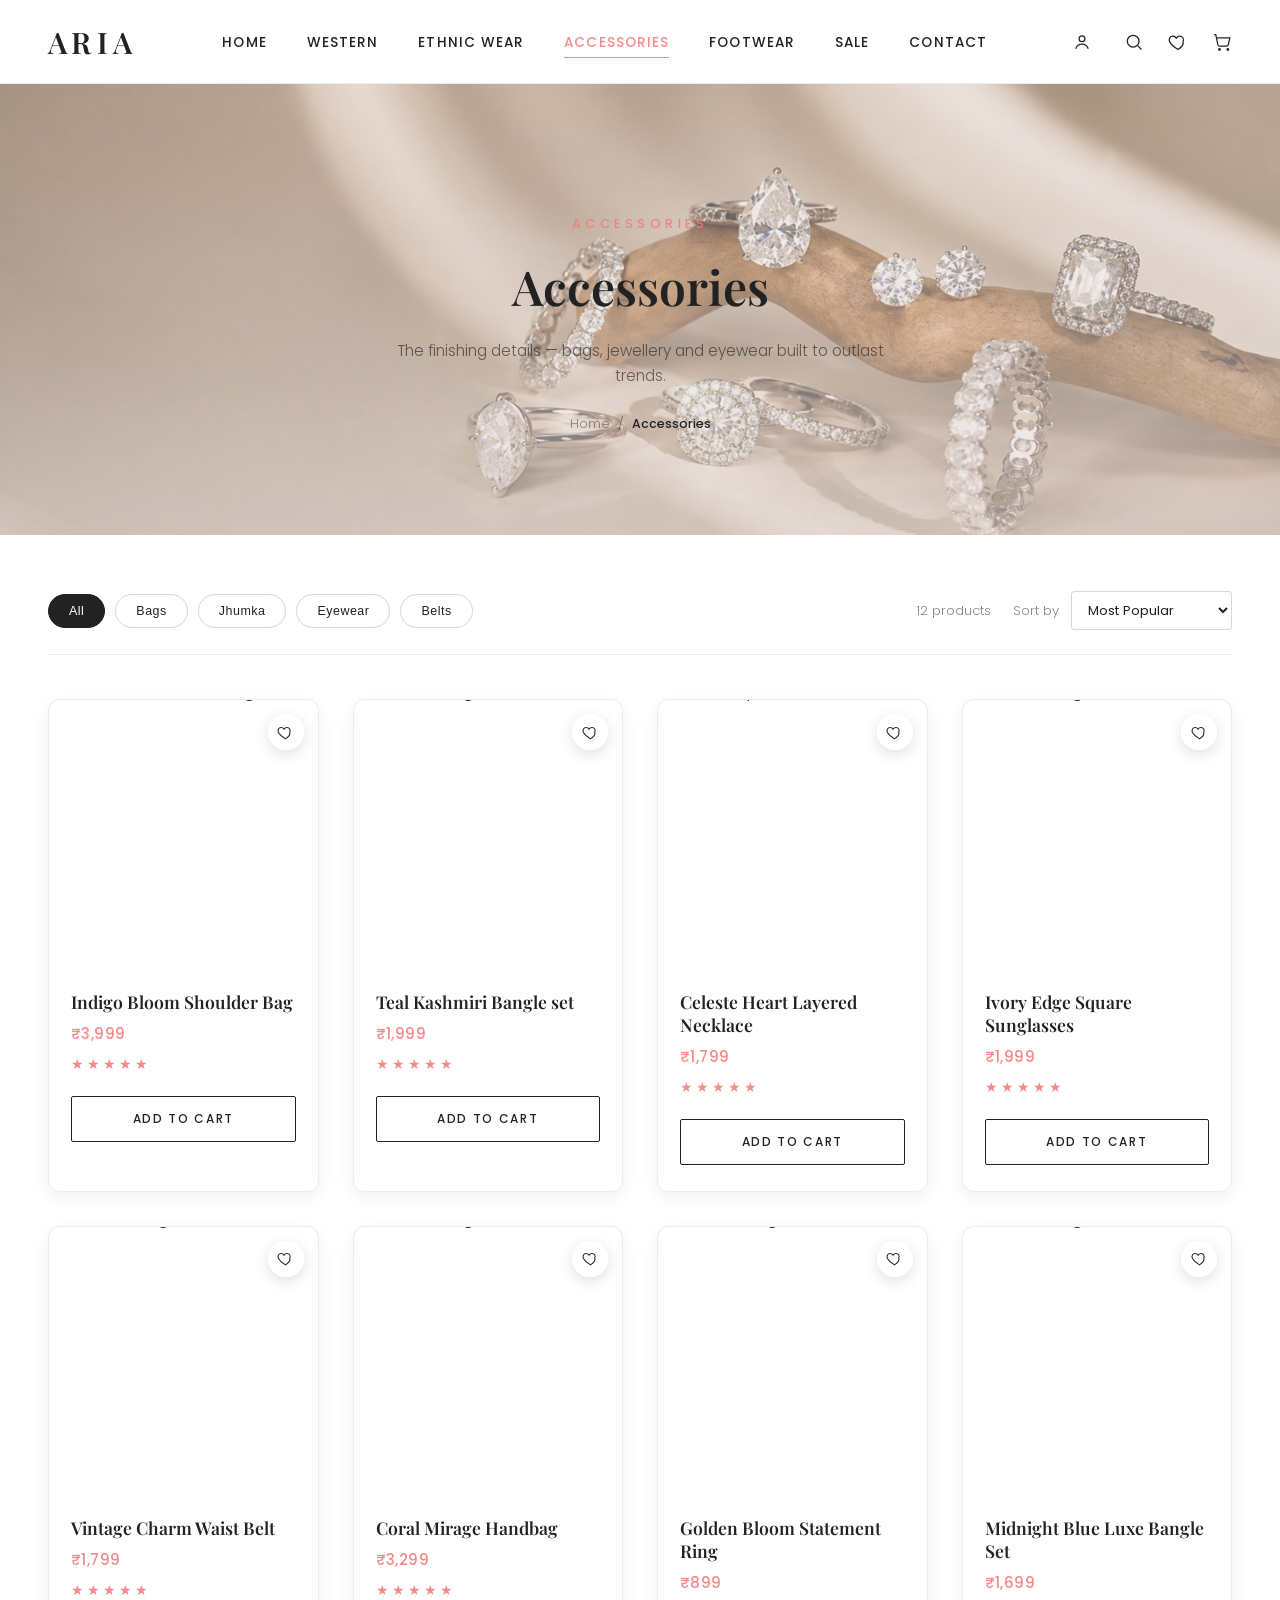
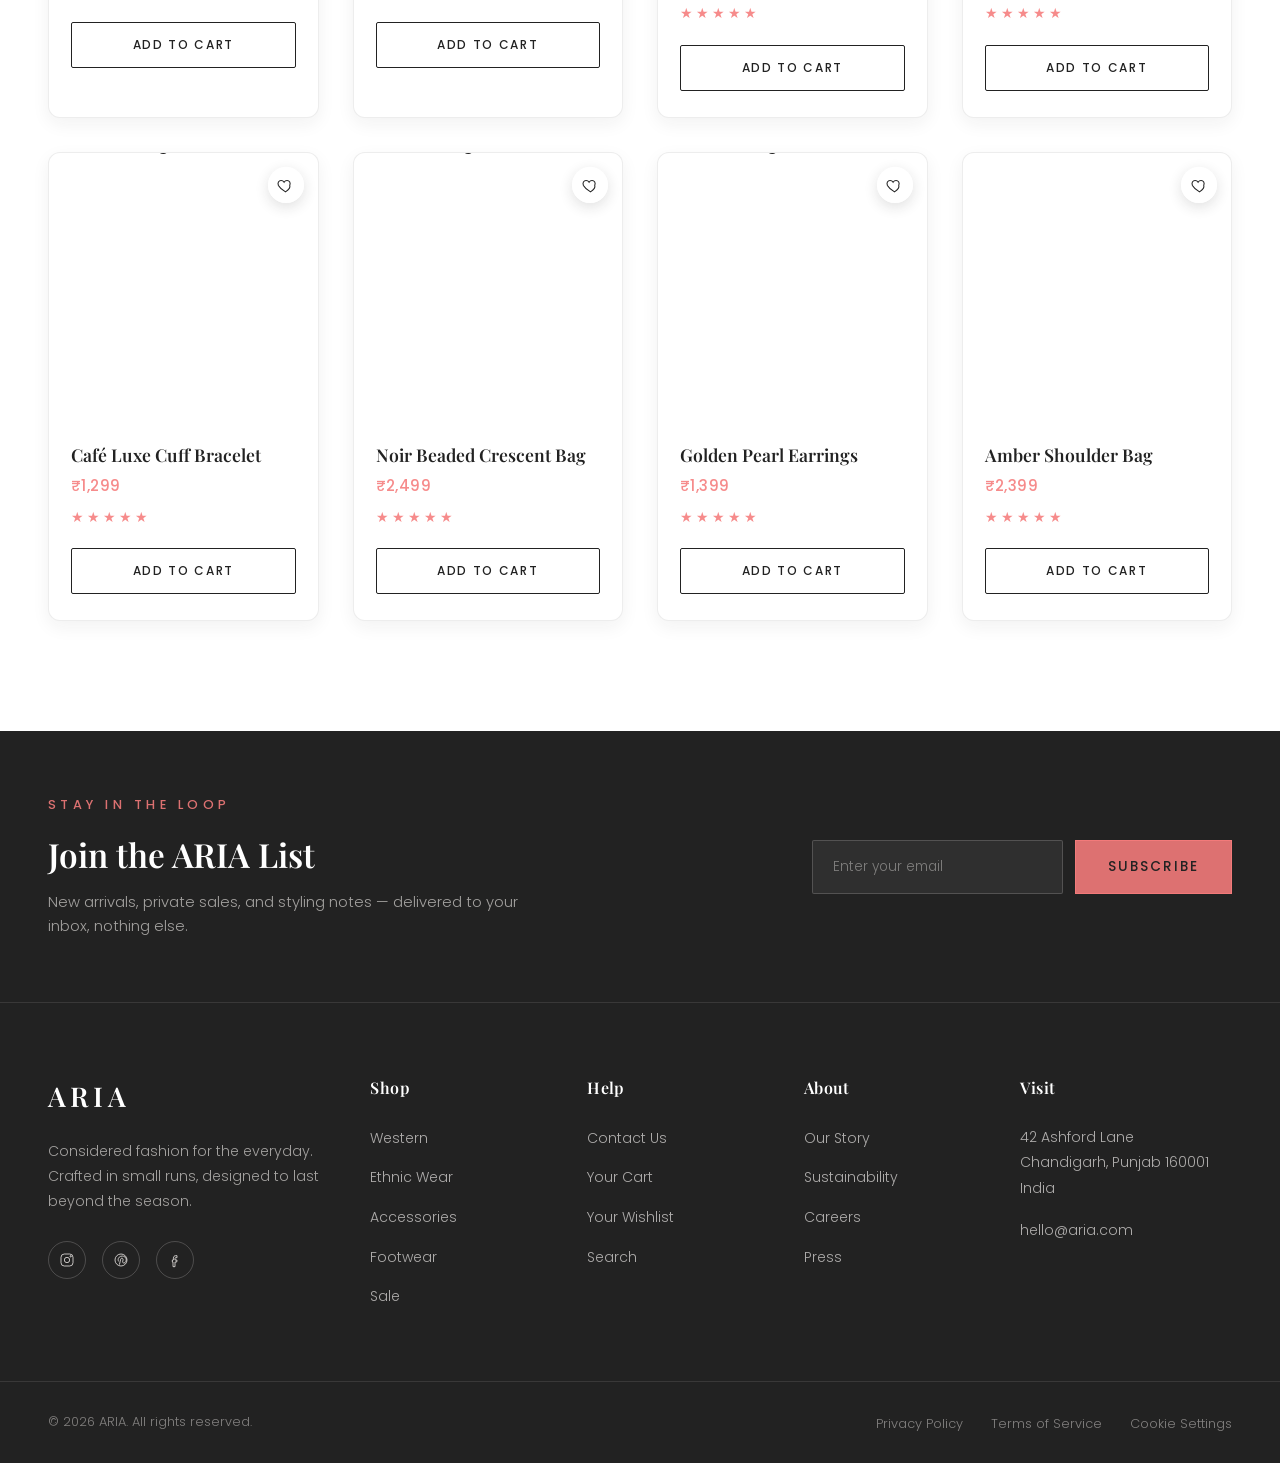
==== accessories.html @ 5bc3bf7b "Initial upload of ARIA website" ====
<!DOCTYPE html>
<html lang="en">
<head>
  <meta charset="UTF-8">
  <meta name="viewport" content="width=device-width, initial-scale=1.0">
  <title>Accessories — ARIA</title>
  <meta name="description" content="Shop accessories: handbags, sunglasses, jewellery and belts.">
  <link rel="preconnect" href="https://fonts.googleapis.com">
  <link rel="preconnect" href="https://fonts.gstatic.com" crossorigin>
  <link href="https://fonts.googleapis.com/css2?family=Playfair+Display:wght@400;500;600;700&family=Poppins:wght@300;400;500;600&display=swap" rel="stylesheet">
  <link rel="stylesheet" href="style.css">
</head>
<body>
  <header class="navbar">
    <div class="navbar__inner">
      <a href="index.html" class="navbar__logo">ARIA</a>

      <nav class="navbar__nav" aria-label="Main navigation">
        <ul class="navbar__links">
          <li><a href="index.html" class="nav-link">Home</a></li>
          <li><a href="western.html" class="nav-link">Western</a></li>
          <li><a href="ethnic.html" class="nav-link">Ethnic Wear</a></li>
          <li><a href="accessories.html" class="nav-link is-active">Accessories</a></li>
          <li><a href="footwear.html" class="nav-link">Footwear</a></li>
          <li><a href="sale.html" class="nav-link">Sale</a></li>
          <li><a href="contact.html" class="nav-link">Contact</a></li>
        </ul>
      </nav>
      <!-- account -->
<a href="login.html" class="icon-link" aria-label="Account, log in or sign up">
  <svg viewBox="0 0 24 24" class="icon" fill="none" stroke="currentColor" stroke-width="1.5">
    <circle cx="12" cy="8" r="3.5"></circle>
    <path d="M4.5 20c1.4-3.6 4.4-5.5 7.5-5.5s6.1 1.9 7.5 5.5"></path>
  </svg>
</a>
      <div class="navbar__icons">
        <!-- search -->
        <a href="search.html" class="icon-link" aria-label="Search">
          <svg viewBox="0 0 24 24" class="icon" fill="none" stroke="currentColor" stroke-width="1.5">
            <circle cx="11" cy="11" r="7"></circle>
            <line x1="21" y1="21" x2="16.65" y2="16.65"></line>
          </svg>
        </a>
        <!-- wishlist -->
        <a href="wishlist.html" class="icon-link" aria-label="Wishlist">
          <svg viewBox="0 0 24 24" class="icon" fill="none" stroke="currentColor" stroke-width="1.5">
            <path d="M12 21s-7.5-4.6-10-9.1C.5 8.4 2.3 5 5.8 5c2 0 3.4 1.1 4.2 2.4C10.8 6.1 12.2 5 14.2 5c3.5 0 5.3 3.4 3.8 6.9C19.5 16.4 12 21 12 21z"></path>
          </svg>
          <span class="icon-badge" data-wishlist-count>0</span>
        </a>
        <!-- cart -->
        <a href="cart.html" class="icon-link" aria-label="Cart">
          <svg viewBox="0 0 24 24" class="icon" fill="none" stroke="currentColor" stroke-width="1.5">
            <circle cx="9" cy="21" r="1"></circle>
            <circle cx="19" cy="21" r="1"></circle>
            <path d="M2.5 3h2l2.6 12.4a2 2 0 0 0 2 1.6h8.4a2 2 0 0 0 2-1.6L21.5 7H6"></path>
          </svg>
          <span class="icon-badge" data-cart-count>0</span>
        </a>
        <button type="button" class="menu-toggle" aria-label="Toggle menu" aria-expanded="false">
          <span></span><span></span><span></span>
        </button>
      </div>
    </div>
  </header>
  <style>
  .page-banner {
  position: relative;
  background-image:
    linear-gradient(180deg,rgba(228, 213, 213, 0.35) 0%, rgba(228, 219, 219, 0.65) 100%),
    url('accessories_banner.jpeg');
  background-size: cover;
  background-position: center 25%;
  background-repeat: no-repeat;
  padding: 130px 48px 100px;
  text-align: center;
}
</style>
  <section class="page-banner">
    <div class="page-banner__inner">
      <p class="page-banner__eyebrow">Accessories</p>
      <h1 class="page-banner__heading">Accessories</h1>
      <p class="page-banner__text">The finishing details — bags, jewellery and eyewear built to outlast trends.</p>
      <nav class="breadcrumbs" aria-label="Breadcrumb">
        <a href="index.html">Home</a>
        <span>/</span>
        <span aria-current="page">Accessories</span>
      </nav>
    </div>
  </section>
  <section class="arrivals shop-section" aria-labelledby="shop-heading">
    <div class="filter-bar" data-filter-bar>
      <div class="filter-bar__chips">
        <button type="button" class="filter-chip is-active" data-filter-chip="All">All</button>
        <button type="button" class="filter-chip" data-filter-chip="Bags">Bags</button>
        <button type="button" class="filter-chip" data-filter-chip="Jhumka">Jhumka</button>
        <button type="button" class="filter-chip" data-filter-chip="Eyewear">Eyewear</button>
        <button type="button" class="filter-chip" data-filter-chip="Belts">Belts</button>
      </div>
      <div class="filter-bar__meta">
        <span class="filter-bar__count" data-filter-count>4 products</span>
        <label class="filter-bar__sort">
          Sort by
          <select data-sort-select>
            <option value="newest">Newest</option>
            <option value="price-asc">Price: Low to High</option>
            <option value="price-desc">Price: High to Low</option>
            <option value="popular" selected>Most Popular</option>
          </select>
        </label>
      </div>
    </div>
    <div class="arrivals__grid " data-product-grid>
      <article class="product-card" data-category="Bags" data-price="3999">
        <div class="product-card__image-wrap">
          
          <button type="button" class="btn-wishlist" aria-label="Add Luna Metallic Handbag to wishlist">
            <svg viewBox="0 0 24 24" class="icon" fill="none" stroke="currentColor" stroke-width="1.5">
              <path d="M12 21s-7.5-4.6-10-9.1C.5 8.4 2.3 5 5.8 5c2 0 3.4 1.1 4.2 2.4C10.8 6.1 12.2 5 14.2 5c3.5 0 5.3 3.4 3.8 6.9C19.5 16.4 12 21 12 21z"></path>
            </svg>
          </button>
          <img src="https://i.pinimg.com/1200x/b3/be/db/b3bedbf911527ee0e0583a4531eb7b23.jpg" alt="Luna metallic handbag" class="product-card__image" loading="lazy">
        </div>
        <div class="product-card__info">
          <h3 class="product-card__name">Indigo Bloom Shoulder Bag</h3>
          <p class="product-card__price">₹3,999</p>
          <div class="star-rating" aria-label="Rated 5 out of 5 stars">
            <span>&#9733;</span><span>&#9733;</span><span>&#9733;</span><span>&#9733;</span><span>&#9733;</span>
          </div>
          <button type="button" class="btn-add-cart">Add to Cart</button>
        </div>
      </article>

      <article class="product-card" data-category="Eyewear" data-price="1999">
        <div class="product-card__image-wrap">
          
          <button type="button" class="btn-wishlist" aria-label="Add Noir Luxe Sunglasses to wishlist">
            <svg viewBox="0 0 24 24" class="icon" fill="none" stroke="currentColor" stroke-width="1.5">
              <path d="M12 21s-7.5-4.6-10-9.1C.5 8.4 2.3 5 5.8 5c2 0 3.4 1.1 4.2 2.4C10.8 6.1 12.2 5 14.2 5c3.5 0 5.3 3.4 3.8 6.9C19.5 16.4 12 21 12 21z"></path>
            </svg>
          </button>
          <img src="https://i.pinimg.com/736x/85/cb/fd/85cbfd3a54c96c14fa4e8f528e2cf90d.jpg" alt="Noir luxe sunglasses" class="product-card__image" loading="lazy">
        </div>
        <div class="product-card__info">
          <h3 class="product-card__name">Teal Kashmiri Bangle set</h3>
          <p class="product-card__price">₹1,999</p>
          <div class="star-rating" aria-label="Rated 5 out of 5 stars">
            <span>&#9733;</span><span>&#9733;</span><span>&#9733;</span><span>&#9733;</span><span>&#9733;</span>
          </div>
          <button type="button" class="btn-add-cart">Add to Cart</button>
        </div>
      </article>

      <article class="product-card" data-category="Jewellery" data-price="1799">
        <div class="product-card__image-wrap">
          
          <button type="button" class="btn-wishlist" aria-label="Add Celeste Layered Necklace to wishlist">
            <svg viewBox="0 0 24 24" class="icon" fill="none" stroke="currentColor" stroke-width="1.5">
              <path d="M12 21s-7.5-4.6-10-9.1C.5 8.4 2.3 5 5.8 5c2 0 3.4 1.1 4.2 2.4C10.8 6.1 12.2 5 14.2 5c3.5 0 5.3 3.4 3.8 6.9C19.5 16.4 12 21 12 21z"></path>
            </svg>
          </button>
          <img src="https://i.pinimg.com/1200x/ae/f9/b3/aef9b3e611f732db3b8d74d9e1dc13fb.jpg" alt="Celeste layered necklace" class="product-card__image" loading="lazy">
        </div>
        <div class="product-card__info">
          <h3 class="product-card__name">Celeste Heart Layered Necklace</h3>
          <p class="product-card__price">₹1,799</p>
          <div class="star-rating" aria-label="Rated 5 out of 5 stars">
            <span>&#9733;</span><span>&#9733;</span><span>&#9733;</span><span>&#9733;</span><span>&#9733;</span>
          </div>
          <button type="button" class="btn-add-cart">Add to Cart</button>
        </div>
      </article>
      <article class="product-card" data-category="Eyewear" data-price="1999">
        <div class="product-card__image-wrap">
          
          <button type="button" class="btn-wishlist" aria-label="Add Noir Luxe Sunglasses to wishlist">
            <svg viewBox="0 0 24 24" class="icon" fill="none" stroke="currentColor" stroke-width="1.5">
              <path d="M12 21s-7.5-4.6-10-9.1C.5 8.4 2.3 5 5.8 5c2 0 3.4 1.1 4.2 2.4C10.8 6.1 12.2 5 14.2 5c3.5 0 5.3 3.4 3.8 6.9C19.5 16.4 12 21 12 21z"></path>
            </svg>
          </button>
          <img src="https://i.pinimg.com/736x/40/cf/2a/40cf2a49d612ba98e9dedd20afcadd96.jpg" alt="Noir luxe sunglasses" class="product-card__image" loading="lazy">
        </div>
        <div class="product-card__info">
          <h3 class="product-card__name">Ivory Edge Square Sunglasses</h3>
          <p class="product-card__price">₹1,999</p>
          <div class="star-rating" aria-label="Rated 5 out of 5 stars">
            <span>&#9733;</span><span>&#9733;</span><span>&#9733;</span><span>&#9733;</span><span>&#9733;</span>
          </div>
          <button type="button" class="btn-add-cart">Add to Cart</button>
        </div>
      </article>
      <article class="product-card" data-category="Eyewear" data-price="1999">
        <div class="product-card__image-wrap">
          
          <button type="button" class="btn-wishlist" aria-label="Add Noir Luxe Sunglasses to wishlist">
            <svg viewBox="0 0 24 24" class="icon" fill="none" stroke="currentColor" stroke-width="1.5">
              <path d="M12 21s-7.5-4.6-10-9.1C.5 8.4 2.3 5 5.8 5c2 0 3.4 1.1 4.2 2.4C10.8 6.1 12.2 5 14.2 5c3.5 0 5.3 3.4 3.8 6.9C19.5 16.4 12 21 12 21z"></path>
            </svg>
          </button>
          <img src="https://i.pinimg.com/736x/c7/33/6f/c7336fc3035e39de95ac4afdd8ce5042.jpg" alt="Noir luxe sunglasses" class="product-card__image" loading="lazy">
        </div>
        <div class="product-card__info">
          <h3 class="product-card__name">Vintage Charm Waist Belt</h3>
          <p class="product-card__price">₹1,799</p>
          <div class="star-rating" aria-label="Rated 5 out of 5 stars">
            <span>&#9733;</span><span>&#9733;</span><span>&#9733;</span><span>&#9733;</span><span>&#9733;</span>
          </div>
          <button type="button" class="btn-add-cart">Add to Cart</button>
        </div>
      </article>
      <article class="product-card" data-category="Eyewear" data-price="1999">
        <div class="product-card__image-wrap">
          
          <button type="button" class="btn-wishlist" aria-label="Add Noir Luxe Sunglasses to wishlist">
            <svg viewBox="0 0 24 24" class="icon" fill="none" stroke="currentColor" stroke-width="1.5">
              <path d="M12 21s-7.5-4.6-10-9.1C.5 8.4 2.3 5 5.8 5c2 0 3.4 1.1 4.2 2.4C10.8 6.1 12.2 5 14.2 5c3.5 0 5.3 3.4 3.8 6.9C19.5 16.4 12 21 12 21z"></path>
            </svg>
          </button>
          <img src="https://i.pinimg.com/736x/94/51/78/945178a3b9e06b05235fe3b961b7a20d.jpg" alt="Noir luxe sunglasses" class="product-card__image" loading="lazy">
        </div>
        <div class="product-card__info">
          <h3 class="product-card__name">Coral Mirage Handbag</h3>
          <p class="product-card__price">₹3,299</p>
          <div class="star-rating" aria-label="Rated 5 out of 5 stars">
            <span>&#9733;</span><span>&#9733;</span><span>&#9733;</span><span>&#9733;</span><span>&#9733;</span>
          </div>
          <button type="button" class="btn-add-cart">Add to Cart</button>
        </div>
      </article>
      <article class="product-card" data-category="Eyewear" data-price="1999">
        <div class="product-card__image-wrap">
          
          <button type="button" class="btn-wishlist" aria-label="Add Noir Luxe Sunglasses to wishlist">
            <svg viewBox="0 0 24 24" class="icon" fill="none" stroke="currentColor" stroke-width="1.5">
              <path d="M12 21s-7.5-4.6-10-9.1C.5 8.4 2.3 5 5.8 5c2 0 3.4 1.1 4.2 2.4C10.8 6.1 12.2 5 14.2 5c3.5 0 5.3 3.4 3.8 6.9C19.5 16.4 12 21 12 21z"></path>
            </svg>
          </button>
          <img src="https://i.pinimg.com/736x/3b/31/d0/3b31d015b80c87a4a9eb5348ef7c89b0.jpg" alt="Noir luxe sunglasses" class="product-card__image" loading="lazy">
        </div>
        <div class="product-card__info">
          <h3 class="product-card__name">Golden Bloom Statement Ring</h3>
          <p class="product-card__price">₹899</p>
          <div class="star-rating" aria-label="Rated 5 out of 5 stars">
            <span>&#9733;</span><span>&#9733;</span><span>&#9733;</span><span>&#9733;</span><span>&#9733;</span>
          </div>
          <button type="button" class="btn-add-cart">Add to Cart</button>
        </div>
      </article>
      <article class="product-card" data-category="Eyewear" data-price="1999">
        <div class="product-card__image-wrap">
          
          <button type="button" class="btn-wishlist" aria-label="Add Noir Luxe Sunglasses to wishlist">
            <svg viewBox="0 0 24 24" class="icon" fill="none" stroke="currentColor" stroke-width="1.5">
              <path d="M12 21s-7.5-4.6-10-9.1C.5 8.4 2.3 5 5.8 5c2 0 3.4 1.1 4.2 2.4C10.8 6.1 12.2 5 14.2 5c3.5 0 5.3 3.4 3.8 6.9C19.5 16.4 12 21 12 21z"></path>
            </svg>
          </button>
          <img src="https://i.pinimg.com/1200x/91/2b/33/912b33ac01da3102e14e78861a8334c0.jpg" alt="Noir luxe sunglasses" class="product-card__image" loading="lazy">
        </div>
        <div class="product-card__info">
          <h3 class="product-card__name">Midnight Blue Luxe Bangle Set</h3>
          <p class="product-card__price">₹1,699</p>
          <div class="star-rating" aria-label="Rated 5 out of 5 stars">
            <span>&#9733;</span><span>&#9733;</span><span>&#9733;</span><span>&#9733;</span><span>&#9733;</span>
          </div>
          <button type="button" class="btn-add-cart">Add to Cart</button>
        </div>
      </article>
      <article class="product-card" data-category="Eyewear" data-price="1999">
        <div class="product-card__image-wrap">
          
          <button type="button" class="btn-wishlist" aria-label="Add Noir Luxe Sunglasses to wishlist">
            <svg viewBox="0 0 24 24" class="icon" fill="none" stroke="currentColor" stroke-width="1.5">
              <path d="M12 21s-7.5-4.6-10-9.1C.5 8.4 2.3 5 5.8 5c2 0 3.4 1.1 4.2 2.4C10.8 6.1 12.2 5 14.2 5c3.5 0 5.3 3.4 3.8 6.9C19.5 16.4 12 21 12 21z"></path>
            </svg>
          </button>
          <img src="https://i.pinimg.com/1200x/1c/5f/0e/1c5f0e65a9c3fa612d747f4f54a43e3d.jpg" alt="Noir luxe sunglasses" class="product-card__image" loading="lazy">
        </div>
        <div class="product-card__info">
          <h3 class="product-card__name">Café Luxe Cuff Bracelet</h3>
          <p class="product-card__price">₹1,299</p>
          <div class="star-rating" aria-label="Rated 5 out of 5 stars">
            <span>&#9733;</span><span>&#9733;</span><span>&#9733;</span><span>&#9733;</span><span>&#9733;</span>
          </div>
          <button type="button" class="btn-add-cart">Add to Cart</button>
        </div>
      </article>
      <article class="product-card" data-category="Eyewear" data-price="1999">
        <div class="product-card__image-wrap">
          
          <button type="button" class="btn-wishlist" aria-label="Add Noir Luxe Sunglasses to wishlist">
            <svg viewBox="0 0 24 24" class="icon" fill="none" stroke="currentColor" stroke-width="1.5">
              <path d="M12 21s-7.5-4.6-10-9.1C.5 8.4 2.3 5 5.8 5c2 0 3.4 1.1 4.2 2.4C10.8 6.1 12.2 5 14.2 5c3.5 0 5.3 3.4 3.8 6.9C19.5 16.4 12 21 12 21z"></path>
            </svg>
          </button>
          <img src="https://i.pinimg.com/1200x/8c/f1/90/8cf1903b2e2558a2038d7f7f768513fb.jpg" alt="Noir luxe sunglasses" class="product-card__image" loading="lazy">
        </div>
        <div class="product-card__info">
          <h3 class="product-card__name">Noir Beaded Crescent Bag</h3>
          <p class="product-card__price">₹2,499</p>
          <div class="star-rating" aria-label="Rated 5 out of 5 stars">
            <span>&#9733;</span><span>&#9733;</span><span>&#9733;</span><span>&#9733;</span><span>&#9733;</span>
          </div>
          <button type="button" class="btn-add-cart">Add to Cart</button>
        </div>
      </article>
      <article class="product-card" data-category="Eyewear" data-price="1999">
        <div class="product-card__image-wrap">
          
          <button type="button" class="btn-wishlist" aria-label="Add Noir Luxe Sunglasses to wishlist">
            <svg viewBox="0 0 24 24" class="icon" fill="none" stroke="currentColor" stroke-width="1.5">
              <path d="M12 21s-7.5-4.6-10-9.1C.5 8.4 2.3 5 5.8 5c2 0 3.4 1.1 4.2 2.4C10.8 6.1 12.2 5 14.2 5c3.5 0 5.3 3.4 3.8 6.9C19.5 16.4 12 21 12 21z"></path>
            </svg>
          </button>
          <img src="https://i.pinimg.com/1200x/5f/da/86/5fda86cbd6677ed33f99c794a500b8e7.jpg" alt="Noir luxe sunglasses" class="product-card__image" loading="lazy">
        </div>
        <div class="product-card__info">
          <h3 class="product-card__name">Golden Pearl Earrings</h3>
          <p class="product-card__price">₹1,399</p>
          <div class="star-rating" aria-label="Rated 5 out of 5 stars">
            <span>&#9733;</span><span>&#9733;</span><span>&#9733;</span><span>&#9733;</span><span>&#9733;</span>
          </div>
          <button type="button" class="btn-add-cart">Add to Cart</button>
        </div>
      </article>

      <article class="product-card" data-category="Belts" data-price="1499">
        <div class="product-card__image-wrap">
          
          <button type="button" class="btn-wishlist" aria-label="Add Gilded Leather Belt to wishlist">
            <svg viewBox="0 0 24 24" class="icon" fill="none" stroke="currentColor" stroke-width="1.5">
              <path d="M12 21s-7.5-4.6-10-9.1C.5 8.4 2.3 5 5.8 5c2 0 3.4 1.1 4.2 2.4C10.8 6.1 12.2 5 14.2 5c3.5 0 5.3 3.4 3.8 6.9C19.5 16.4 12 21 12 21z"></path>
            </svg>
          </button>
          <img src="https://i.pinimg.com/736x/a5/55/dc/a555dc7012e5a30f677c4a637dcab702.jpg" alt="Gilded leather belt" class="product-card__image" loading="lazy">
        </div>
        <div class="product-card__info">
          <h3 class="product-card__name">Amber Shoulder Bag</h3>
          <p class="product-card__price">₹2,399</p>
          <div class="star-rating" aria-label="Rated 5 out of 5 stars">
            <span>&#9733;</span><span>&#9733;</span><span>&#9733;</span><span>&#9733;</span><span>&#9733;</span>
          </div>
          <button type="button" class="btn-add-cart">Add to Cart</button>
        </div>
      </article>

    </div>
    <p class="filter-empty" data-filter-empty hidden>No products match this filter — try “All” or a different category.</p>
  </section>
  <footer class="site-footer">
    <div class="footer__newsletter">
      <div class="footer__newsletter-inner">
        <div class="footer__newsletter-text">
          <p class="footer__eyebrow">Stay in the Loop</p>
          <h2 class="footer__newsletter-heading">Join the ARIA List</h2>
          <p class="footer__newsletter-copy">New arrivals, private sales, and styling notes — delivered to your inbox, nothing else.</p>
        </div>
        <form class="footer__newsletter-form" aria-label="Newsletter signup" data-newsletter-form>
          <label for="footer-email" class="visually-hidden">Email address</label>
          <input type="email" id="footer-email" name="email" placeholder="Enter your email" required>
          <button type="submit" class="btn-gold">Subscribe</button>
        </form>
      </div>
    </div>

    <div class="footer__main">
      <div class="footer__col footer__col--brand">
        <a href="index.html" class="footer__logo">ARIA</a>
        <p class="footer__brand-copy">Considered fashion for the everyday. Crafted in small runs, designed to last beyond the season.</p>
        <div class="footer__socials">
          <a href="#" class="social-link" aria-label="Instagram">
            <svg viewBox="0 0 24 24" class="icon" fill="none" stroke="currentColor" stroke-width="1.5">
              <rect x="3" y="3" width="18" height="18" rx="5"></rect>
              <circle cx="12" cy="12" r="4"></circle>
              <circle cx="17.5" cy="6.5" r="1"></circle>
            </svg>
          </a>
          <a href="#" class="social-link" aria-label="Pinterest">
            <svg viewBox="0 0 24 24" class="icon" fill="none" stroke="currentColor" stroke-width="1.5">
              <circle cx="12" cy="12" r="9"></circle>
              <path d="M9.5 19c1-3.2 1.6-5.8 2-8.2.3-1.7 2.6-2 3.4-.6.5.9.2 2.1-.3 3.4-.7 1.8.4 3.2 2.1 2.9 2-.4 3.1-2.7 3.1-5 0-3.1-2.6-5.4-5.9-5.4-4 0-6.2 2.7-6.2 5.5 0 1 .4 2.1 1 2.7"></path>
            </svg>
          </a>
          <a href="#" class="social-link" aria-label="Facebook">
            <svg viewBox="0 0 24 24" class="icon" fill="none" stroke="currentColor" stroke-width="1.5">
              <path d="M15 8.5h-2c-.6 0-1 .4-1 1V12h3l-.4 3h-2.6v7h-3v-7H8v-3h1.6V9.2C9.6 6.9 11 5.5 13.1 5.5H15v3z"></path>
            </svg>
          </a>
        </div>
      </div>

      <nav class="footer__col" aria-label="Shop">
        <h3 class="footer__col-title">Shop</h3>
        <ul class="footer__links">
          <li><a href="western.html" class="footer-link">Western</a></li>
          <li><a href="ethnic.html" class="footer-link">Ethnic Wear</a></li>
          <li><a href="accessories.html" class="footer-link">Accessories</a></li>
          <li><a href="footwear.html" class="footer-link">Footwear</a></li>
          <li><a href="sale.html" class="footer-link">Sale</a></li>
        </ul>
      </nav>

      <nav class="footer__col" aria-label="Help">
        <h3 class="footer__col-title">Help</h3>
        <ul class="footer__links">
          <li><a href="contact.html" class="footer-link">Contact Us</a></li>
          <li><a href="cart.html" class="footer-link">Your Cart</a></li>
          <li><a href="wishlist.html" class="footer-link">Your Wishlist</a></li>
          <li><a href="search.html" class="footer-link">Search</a></li>
        </ul>
      </nav>

      <nav class="footer__col" aria-label="About">
        <h3 class="footer__col-title">About</h3>
        <ul class="footer__links">
          <li><a href="index.html" class="footer-link">Our Story</a></li>
          <li><a href="index.html" class="footer-link">Sustainability</a></li>
          <li><a href="contact.html" class="footer-link">Careers</a></li>
          <li><a href="contact.html" class="footer-link">Press</a></li>
        </ul>
      </nav>

      <div class="footer__col">
        <h3 class="footer__col-title">Visit</h3>
        <address class="footer__address">
          42 Ashford Lane<br>
          Chandigarh, Punjab 160001<br>
          India
        </address>
        <a href="mailto:hello@aria.com" class="footer-link footer__email">hello@aria.com</a>
      </div>
    </div>

    <div class="footer__bottom">
      <p class="footer__copyright">&copy; 2026 ARIA. All rights reserved.</p>
      <ul class="footer__legal">
        <li><a href="#" class="footer-link footer-link--small">Privacy Policy</a></li>
        <li><a href="#" class="footer-link footer-link--small">Terms of Service</a></li>
        <li><a href="#" class="footer-link footer-link--small">Cookie Settings</a></li>
      </ul>
    </div>
  </footer>
  <div class="toast" data-toast></div>
  <script src="site.js"></script>
</body>
</html>
---- style.css ----
:root {
  --color-white:     #FFFFFF;
  --color-offwhite:  #F8F5F2;
  --color-black:     #222222;
  --color-gold:      #f57c7ce2;

  --font-heading: 'Playfair Display', serif;
  --font-body:    'Poppins', sans-serif;

  --nav-height: 84px;
  --transition-base: 0.35s ease;
}

* {
  margin: 0;
  padding: 0;
  box-sizing: border-box;
}

html {
  scroll-behavior: smooth;
}

body {
  font-family: var(--font-body);
  color: var(--color-black);
  background-color: var(--color-white);
  line-height: 1.6;
  font-weight: 300;
}

a {
  text-decoration: none;
  color: inherit;
}

ul {
  list-style: none;
}

img {
  max-width: 100%;
  display: block;
}

.navbar {
  position: sticky;
  top: 0;
  left: 0;
  width: 100%;
  height: var(--nav-height);
  background-color: var(--color-white);
  border-bottom: 1px solid rgba(34, 34, 34, 0.08);
  z-index: 1000;
}

.navbar__inner {
  max-width: 1400px;
  height: 100%;
  margin: 0 auto;
  padding: 0 48px;
  display: flex;
  align-items: center;
  justify-content: space-between;
  gap: 32px;
}

.navbar__logo {
  font-family: var(--font-heading);
  font-size: 1.85rem;
  font-weight: 600;
  letter-spacing: 0.18em;
  color: var(--color-black);
  white-space: nowrap;
}
.navbar__nav {
  flex: 1;
  display: flex;
  justify-content: center;
}

.navbar__links {
  display: flex;
  align-items: center;
  gap: 40px;
}
.nav-link {
  position: relative;
  font-size: 0.85rem;
  font-weight: 500;
  letter-spacing: 0.08em;
  text-transform: uppercase;
  color: var(--color-black);
  padding-bottom: 6px;
  transition: color var(--transition-base);
}

.nav-link::after {
  content: '';
  position: absolute;
  left: 0;
  bottom: 0;
  width: 100%;
  height: 1px;
  background-color: var(--color-gold);
  transform: scaleX(0);
  transform-origin: right;
  transition: transform var(--transition-base);
}

.nav-link:hover {
  color: var(--color-gold);
}

.nav-link:hover::after {
  transform: scaleX(1);
  transform-origin: left;
}
.navbar__icons {
  display: flex;
  align-items: center;
  gap: 24px;
}

.icon-link {
  position: relative;
  display: inline-flex;
  align-items: center;
  justify-content: center;
  transition: color var(--transition-base), transform var(--transition-base);
}

.icon-link:hover {
  color: var(--color-gold);
  transform: translateY(-2px);
}

.icon {
  width: 20px;
  height: 20px;
}
.hero {
  position: relative;
  width: 100%;
  height: 100vh;
  min-height: 600px;
  display: flex;
  align-items: center;
  justify-content: center;
  text-align: center;
  overflow: hidden;

  background-image:
    linear-gradient(0deg, rgba(0,0,0,0.15), rgba(0,0,0,0.15)),
    url('fee_bg.png');
  background-size: cover;
  background-position: center 20%;
  background-repeat: no-repeat;
  background-attachment: fixed;
}
.hero__overlay {
  position: absolute;
  inset: 0;
  background: linear-gradient(
    180deg,
    rgba(34, 34, 34, 0.55) 0%,
    rgba(34, 34, 34, 0.35) 45%,
    rgba(34, 34, 34, 0.65) 100%
  );
  z-index: 1;
}

.hero__content {
  position: relative;
  z-index: 2;
  max-width: 720px;
  padding: 0 24px;
  color: var(--color-white);
  display: flex;
  flex-direction: column;
  align-items: center;
}

.hero__eyebrow {
  font-family: var(--font-body);
  font-size: 0.8rem;
  font-weight: 500;
  letter-spacing: 0.35em;
  text-transform: uppercase;
  color: var(--color-gold);
  margin-bottom: 20px;
}

.hero__heading {
  font-family: var(--font-heading);
  font-size: clamp(2.6rem, 6vw, 5rem);
  font-weight: 600;
  line-height: 1.1;
  letter-spacing: 0.02em;
  margin-bottom: 20px;
}

.hero__subheading {
  font-family: var(--font-heading);
  font-style: italic;
  font-weight: 400;
  font-size: clamp(1.1rem, 2.2vw, 1.6rem);
  color: var(--color-offwhite);
  margin-bottom: 22px;
  position: relative;
  padding-bottom: 22px;
}

.hero__subheading::after {
  content: '';
  position: absolute;
  bottom: 0;
  left: 50%;
  transform: translateX(-50%);
  width: 60px;
  height: 1px;
  background-color: var(--color-gold);
}

.hero__text {
  font-size: 1rem;
  font-weight: 300;
  color: rgba(248, 245, 242, 0.9);
  max-width: 520px;
  margin-bottom: 40px;
}

.btn-gold {
  display: inline-block;
  padding: 18px 48px;
  font-family: var(--font-body);
  font-size: 0.85rem;
  font-weight: 500;
  letter-spacing: 0.15em;
  text-transform: uppercase;
  color: var(--color-black);
  background-color: var(--color-gold);
  border: 1px solid var(--color-gold);
  transition: background-color var(--transition-base), color var(--transition-base), box-shadow var(--transition-base);
}

.btn-gold:hover {
  background-color: transparent;
  color: var(--color-white);
  box-shadow: 0 0 0 1px var(--color-gold) inset;
}

@media (max-width: 1024px) {
  .navbar__inner {
    padding: 0 28px;
  }

  .navbar__links {
    gap: 24px;
  }

  .hero {
    background-attachment: scroll;
  }
}

@media (max-width: 860px) {
  .navbar {
    height: auto;
  }

  .navbar__inner {
    flex-wrap: wrap;
    padding: 16px 24px;
    row-gap: 14px;
  }

  .navbar__nav {
    order: 3;
    width: 100%;
    justify-content: center;
  }

  .navbar__links {
    flex-wrap: wrap;
    justify-content: center;
    gap: 18px 26px;
  }

  .navbar__icons {
    order: 2;
  }
}

@media (max-width: 480px) {
  .navbar__logo {
    font-size: 1.5rem;
    letter-spacing: 0.12em;
  }

  .navbar__links {
    gap: 14px 18px;
  }

  .nav-link {
    font-size: 0.75rem;
  }

  .icon {
    width: 18px;
    height: 18px;
  }

  .navbar__icons {
    gap: 18px;
  }

  .hero__content {
    padding: 0 20px;
  }

  .btn-gold {
    padding: 16px 36px;
    width: 100%;
    max-width: 280px;
  }
}
.category {
  background-color: var(--color-offwhite);
  padding: 110px 48px;
}

.category__header {
  text-align: center;
  max-width: 640px;
  margin: 0 auto 64px;
}

.category__eyebrow {
  font-size: 0.8rem;
  font-weight: 500;
  letter-spacing: 0.35em;
  text-transform: uppercase;
  color: var(--color-gold);
  margin-bottom: 14px;
}

.category__heading {
  font-family: var(--font-heading);
  font-size: clamp(2rem, 3.5vw, 2.75rem);
  font-weight: 600;
  color: var(--color-black);
  letter-spacing: 0.01em;
}
.category__grid {
  display: grid;
  grid-template-columns: repeat(4, 1fr);
  gap: 32px;
  max-width: 1400px;
  margin: 0 auto;
}

.category-card {
  position: relative;
  border-radius: 14px;
  overflow: hidden;
  background-color: var(--color-white);
  box-shadow: 0 10px 30px rgba(34, 34, 34, 0.08);
  transition: box-shadow var(--transition-base), transform var(--transition-base);
}

.category-card:hover,
.category-card:focus-within {
  box-shadow: 0 22px 45px rgba(34, 34, 34, 0.18);
  transform: translateY(-4px);
}

.category-card__image-wrap {
  position: relative;
  width: 100%;
  aspect-ratio: 3 / 4;
  overflow: hidden;
  border-radius: 14px;
}

.category-card__image {
  width: 100%;
  height: 100%;
  object-fit: cover;
transition: transform 0.6s ease;
}

.category-card:hover .category-card__image,
.category-card:focus-within .category-card__image {
  transform: scale(1.08);
}

.category-card__overlay {
  position: absolute;
  inset: 0;
  background: linear-gradient(
    180deg,
    rgba(34, 34, 34, 0) 40%,
    rgba(34, 34, 34, 0.75) 100%
  );
  opacity: 0;
  transition: opacity var(--transition-base);
}

.category-card:hover .category-card__overlay,
.category-card:focus-within .category-card__overlay {
  opacity: 1;
}

.category-card__info {
  position: absolute;
  left: 0;
  right: 0;
  bottom: 0;
  padding: 28px 26px;
  display: flex;
  flex-direction: column;
  align-items: flex-start;
  gap: 16px;
  z-index: 2;
}

.category-card__title {
  font-family: var(--font-heading);
  font-size: 1.5rem;
  font-weight: 600;
  color: var(--color-white);
  letter-spacing: 0.02em;
}
.btn-outline-gold {
  display: inline-block;
  padding: 10px 26px;
  font-size: 0.75rem;
  font-weight: 500;
  letter-spacing: 0.14em;
  text-transform: uppercase;
  color: var(--color-white);
  border: 1px solid var(--color-white);
  border-radius: 2px;
  opacity: 0;
  transform: translateY(10px);
  transition: opacity var(--transition-base), transform var(--transition-base),
              background-color var(--transition-base), color var(--transition-base),
              border-color var(--transition-base);
}

.category-card:hover .btn-outline-gold,
.category-card:focus-within .btn-outline-gold {
  opacity: 1;
  transform: translateY(0);
}

.btn-outline-gold:hover {
  background-color: var(--color-gold);
  border-color: var(--color-gold);
  color: var(--color-black);
}

@media (max-width: 1024px) {
  .category {
    padding: 90px 32px;
  }

  .category__grid {
    grid-template-columns: repeat(2, 1fr);
    gap: 26px;
  }
}
@media (max-width: 640px) {
  .category {
    padding: 70px 20px;
  }

  .category__header {
    margin-bottom: 44px;
  }

  .category-card__info {
    padding: 22px 20px;
  }

  .btn-outline-gold {
    opacity: 1;
    transform: translateY(0);
  }
}

@media (max-width: 480px) {
  .category__grid {
    grid-template-columns: 1fr;
  }

  .category-card__image-wrap {
    aspect-ratio: 4 / 5;
  }
}

.arrivals {
  background-color: var(--color-white);
  padding: 110px 48px;
}

.arrivals__header {
  text-align: center;
  max-width: 640px;
  margin: 0 auto 64px;
}

.arrivals__eyebrow {
  font-size: 0.8rem;
  font-weight: 500;
  letter-spacing: 0.35em;
  text-transform: uppercase;
  color: var(--color-gold);
  margin-bottom: 14px;
}

.arrivals__heading {
  font-family: var(--font-heading);
  font-size: clamp(2rem, 3.5vw, 2.75rem);
  font-weight: 600;
  color: var(--color-black);
  letter-spacing: 0.01em;
}
.arrivals__grid {
  display: grid;
  grid-template-columns: repeat(4, 1fr);
  gap: 34px;
  max-width: 1400px;
  margin: 0 auto;
}
.product-card {
  display: flex;
  flex-direction: column;
  background-color: var(--color-white);
  border: 1px solid rgba(34, 34, 34, 0.08);
  border-radius: 12px;
  overflow: hidden;
  box-shadow: 0 6px 18px rgba(34, 34, 34, 0.06);
  transition: transform var(--transition-base), box-shadow var(--transition-base);
}
.product-card:hover,
.product-card:focus-within {
  transform: translateY(-8px);
  box-shadow: 0 26px 40px rgba(34, 34, 34, 0.16);
}
.product-card__image-wrap {
  position: relative;
  width: 100%;
  aspect-ratio: 1 / 1;
  overflow: hidden;
}

.product-card__image {
  width: 100%;
  height: 100%;
  object-fit: cover;
transition: transform 0.5s ease;
}

.product-card:hover .product-card__image,
.product-card:focus-within .product-card__image {
  transform: scale(1.05);
}

.product-card__info {
  padding: 22px 22px 26px;
  display: flex;
  flex-direction: column;
  align-items: flex-start;
  gap: 8px;
}

.product-card__name {
  font-family: var(--font-heading);
  font-size: 1.1rem;
  font-weight: 600;
  color: var(--color-black);
  line-height: 1.3;
}

.product-card__price {
  font-size: 0.95rem;
  font-weight: 500;
  color: var(--color-gold);
  letter-spacing: 0.03em;
}

.star-rating {
  display: flex;
  gap: 3px;
  font-size: 0.85rem;
  color: var(--color-gold);
  margin-bottom: 6px;
}
.btn-add-cart {
  
  width: 100%;
  margin-top: 6px;
  padding: 13px 0;
  font-family: var(--font-body);
  font-size: 0.75rem;
  font-weight: 500;
  letter-spacing: 0.14em;
  text-transform: uppercase;
  color: var(--color-black);
  background-color: transparent;
  border: 1px solid var(--color-black);
  border-radius: 2px;
  cursor: pointer;
  transition: background-color var(--transition-base), color var(--transition-base), border-color var(--transition-base);
}

.btn-add-cart:hover {
  background-color: var(--color-gold);
  border-color: var(--color-gold);
  color: var(--color-white);
}

@media (max-width: 1200px) {
  .arrivals__grid {
    grid-template-columns: repeat(3, 1fr);
  }
}
@media (max-width: 860px) {
  .arrivals {
    padding: 90px 32px;
  }

  .arrivals__grid {
    grid-template-columns: repeat(2, 1fr);
    gap: 26px;
  }
}
@media (max-width: 480px) {
  .arrivals {
    padding: 70px 20px;
  }

  .arrivals__header {
    margin-bottom: 44px;
  }

  .arrivals__grid {
    grid-template-columns: 1fr;
  }
}
.featured {
  background-color: var(--color-offwhite);
  padding: 130px 48px;
}

.featured__inner {
  max-width: 1400px;
  margin: 0 auto;
  display: grid;
  grid-template-columns: 1fr 1fr;
  align-items: center;
  gap: 90px;
}
.featured__image-wrap {
  position: relative;
  width: 100%;
  aspect-ratio: 4 / 5;
  overflow: hidden;
  border-radius: 14px;
  box-shadow: 0 24px 50px rgba(34, 34, 34, 0.14);
}
.featured__image {
  width: 100%;
  height: 100%;
  object-fit: cover;
transition: transform 0.7s ease;
}
.featured__image-wrap:hover .featured__image {
  transform: scale(1.06);
}
.featured__content {
  display: flex;
  flex-direction: column;
  align-items: flex-start;
}
.featured__eyebrow {
  font-size: 0.8rem;
  font-weight: 500;
  letter-spacing: 0.35em;
  text-transform: uppercase;
  color: var(--color-gold);
  margin-bottom: 18px;
}
.featured__heading {
  font-family: var(--font-heading);
  font-size: clamp(2.4rem, 4.5vw, 3.75rem);
  font-weight: 600;
  line-height: 1.15;
  color: var(--color-black);
  letter-spacing: 0.01em;
  margin-bottom: 28px;
}

.featured__text {
  font-size: 1rem;
  font-weight: 300;
  line-height: 1.85;
  color: rgba(34, 34, 34, 0.75);
  max-width: 480px;
  margin-bottom: 40px;
}
.btn-gold-outline {
  position: relative;
  display: inline-block;
  padding: 18px 44px;
  font-family: var(--font-body);
  font-size: 0.8rem;
  font-weight: 500;
  letter-spacing: 0.15em;
  text-transform: uppercase;
  color: var(--color-black);
  background-color: transparent;
  border: 1px solid var(--color-gold);
  border-radius: 2px;
  overflow: hidden;
  z-index: 1;
  transition: color var(--transition-base);
}
.btn-gold-outline::before {
  content: '';
  position: absolute;
  inset: 0;
  background-color: var(--color-gold);
  transform: scaleX(0);
  transform-origin: left;
  transition: transform var(--transition-base);
  z-index: -1;
}
.btn-gold-outline:hover {
  color: var(--color-black);
}
.btn-gold-outline:hover::before {
  transform: scaleX(1);
}
@media (max-width: 1024px) {
  .featured {
    padding: 100px 32px;
  }
  .featured__inner {
    gap: 56px;
  }}
@media (max-width: 860px) {
  .featured__inner {
    grid-template-columns: 1fr;
    gap: 44px;
  }
  .featured__content {
    text-align: left;
  }
  .featured__image-wrap {
    aspect-ratio: 16 / 10;
  }
}
@media (max-width: 480px) {
  .featured {
    padding: 70px 20px;
  }
  .featured__text {
    max-width: 100%;
  }
  .btn-gold-outline {
    width: 100%;
    text-align: center;
    padding: 16px 0;
  }
}

.visually-hidden {
  position: absolute;
  width: 1px;
  height: 1px;
  padding: 0;
  margin: -1px;
  overflow: hidden;
  clip: rect(0, 0, 0, 0);
  white-space: nowrap;
  border: 0;
}

.site-footer {
  background-color: var(--color-black);
  color: rgba(248, 245, 242, 0.7);
}

.footer__newsletter {
  border-bottom: 1px solid rgba(248, 245, 242, 0.1);
}

.footer__newsletter-inner {
  max-width: 1400px;
  margin: 0 auto;
  padding: 64px 48px;
  display: flex;
  align-items: center;
  justify-content: space-between;
  gap: 48px;
  flex-wrap: wrap;
}

.footer__newsletter-text {
  max-width: 480px;
}

.footer__eyebrow {
  font-size: 0.8rem;
  font-weight: 500;
  letter-spacing: 0.35em;
  text-transform: uppercase;
  color: var(--color-gold);
  margin-bottom: 12px;
}

.footer__newsletter-heading {
  font-family: var(--font-heading);
  font-size: clamp(1.6rem, 2.6vw, 2.1rem);
  font-weight: 600;
  color: var(--color-white);
  margin-bottom: 10px;
}

.footer__newsletter-copy {
  font-size: 0.92rem;
  font-weight: 300;
  color: rgba(248, 245, 242, 0.6);
}

.footer__newsletter-form {
  display: flex;
  gap: 12px;
  flex-shrink: 0;
  width: 100%;
  max-width: 420px;
}

.footer__newsletter-form input {
  flex: 1;
  min-width: 0;
  padding: 16px 20px;
  font-family: var(--font-body);
  font-size: 0.85rem;
  font-weight: 300;
  color: var(--color-white);
  background-color: rgba(248, 245, 242, 0.06);
  border: 1px solid rgba(248, 245, 242, 0.18);
  border-radius: 2px;
  transition: border-color var(--transition-base), background-color var(--transition-base);
}

.footer__newsletter-form input::placeholder {
  color: rgba(248, 245, 242, 0.4);
}

.footer__newsletter-form input:focus {
  outline: none;
  border-color: var(--color-gold);
  background-color: rgba(248, 245, 242, 0.1);
}

.footer__newsletter-form .btn-gold {
  flex-shrink: 0;
  padding: 16px 32px;
}

.footer__main {
  max-width: 1400px;
  margin: 0 auto;
  padding: 72px 48px;
  display: grid;
  grid-template-columns: 1.6fr 1fr 1fr 1fr 1.2fr;
  gap: 40px;
}

.footer__col-title {
  font-family: var(--font-heading);
  font-size: 1rem;
  font-weight: 600;
  color: var(--color-white);
  letter-spacing: 0.03em;
  margin-bottom: 24px;
}

.footer__links {
  display: flex;
  flex-direction: column;
  gap: 14px;
}

.footer-link {
  font-size: 0.88rem;
  font-weight: 300;
  color: rgba(248, 245, 242, 0.65);
  transition: color var(--transition-base), padding-left var(--transition-base);
}

.footer-link:hover {
  color: var(--color-gold);
  padding-left: 4px;
}

.footer__col--brand {
  display: flex;
  flex-direction: column;
  align-items: flex-start;
}

.footer__logo {
  font-family: var(--font-heading);
  font-size: 1.7rem;
  font-weight: 600;
  letter-spacing: 0.18em;
  color: var(--color-white);
  margin-bottom: 20px;
}

.footer__brand-copy {
  font-size: 0.88rem;
  font-weight: 300;
  line-height: 1.8;
  color: rgba(248, 245, 242, 0.6);
  max-width: 320px;
  margin-bottom: 26px;
}

.footer__socials {
  display: flex;
  align-items: center;
  gap: 16px;
}

.social-link {
  display: inline-flex;
  align-items: center;
  justify-content: center;
  width: 38px;
  height: 38px;
  border: 1px solid rgba(248, 245, 242, 0.2);
  border-radius: 50%;
  color: rgba(248, 245, 242, 0.75);
  transition: border-color var(--transition-base), color var(--transition-base), transform var(--transition-base);
}

.social-link .icon {
  width: 16px;
  height: 16px;
}

.social-link:hover {
  border-color: var(--color-gold);
  color: var(--color-gold);
  transform: translateY(-3px);
}

.footer__address {
  font-style: normal;
  font-size: 0.88rem;
  font-weight: 300;
  line-height: 1.8;
  color: rgba(248, 245, 242, 0.65);
  margin-bottom: 16px;
}

.footer__email {
  display: inline-block;
}

.footer__bottom {
  border-top: 1px solid rgba(248, 245, 242, 0.1);
  max-width: 1400px;
  margin: 0 auto;
  padding: 28px 48px;
  display: flex;
  align-items: center;
  justify-content: space-between;
  flex-wrap: wrap;
  gap: 16px;
}

.footer__copyright {
  font-size: 0.8rem;
  font-weight: 300;
  color: rgba(248, 245, 242, 0.45);
}

.footer__legal {
  display: flex;
  align-items: center;
  gap: 28px;
}

.footer-link--small {
  font-size: 0.8rem;
  color: rgba(248, 245, 242, 0.45);
}

.footer-link--small:hover {
  color: var(--color-gold);
  padding-left: 0;
}

@media (max-width: 1100px) {
  .footer__main {
    grid-template-columns: 1fr 1fr 1fr;
    row-gap: 48px;
  }

  .footer__col--brand {
    grid-column: 1 / -1;
  }
}

@media (max-width: 768px) {
  .footer__newsletter-inner {
    padding: 48px 32px;
    flex-direction: column;
    align-items: flex-start;
  }

  .footer__newsletter-form {
    max-width: 100%;
    flex-direction: column;
  }

  .footer__main {
    padding: 56px 32px;
    grid-template-columns: 1fr 1fr;
    row-gap: 40px;
  }

  .footer__bottom {
    padding: 24px 32px;
    flex-direction: column;
    text-align: center;
  }
}

@media (max-width: 480px) {
  .footer__newsletter-inner {
    padding: 40px 20px;
  }

  .footer__main {
    padding: 48px 20px;
    grid-template-columns: 1fr;
  }

  .footer__bottom {
    padding: 20px;
  }

  .footer__legal {
    flex-wrap: wrap;
    justify-content: center;
    gap: 16px;
  }
}

.nav-link.is-active {
  color: var(--color-gold);
}
.nav-link.is-active::after {
  transform: scaleX(1);
  transform-origin: left;
}

.menu-toggle {
  display: none;
  flex-direction: column;
  justify-content: center;
  gap: 5px;
  width: 32px;
  height: 32px;
  background: none;
  border: none;
  cursor: pointer;
}
.menu-toggle span {
  display: block;
  width: 100%;
  height: 1.5px;
  background-color: var(--color-black);
  transition: transform var(--transition-base), opacity var(--transition-base);
}
.menu-toggle.is-open span:nth-child(1) {
  transform: translateY(6.5px) rotate(45deg);
}
.menu-toggle.is-open span:nth-child(2) {
  opacity: 0;
}
.menu-toggle.is-open span:nth-child(3) {
  transform: translateY(-6.5px) rotate(-45deg);
}

@media (max-width: 860px) {
  .menu-toggle {
    display: flex;
  }
  .navbar__nav {
    display: none;
    order: 3;
    width: 100%;
  }
  .navbar__nav.is-open {
    display: flex;
  }
}

.icon-badge {
  position: absolute;
  top: -6px;
  right: -8px;
  min-width: 16px;
  height: 16px;
  padding: 0 4px;
  display: none;
  align-items: center;
  justify-content: center;
  font-size: 0.65rem;
  font-weight: 600;
  line-height: 1;
  color: var(--color-white);
  background-color: var(--color-gold);
  border-radius: 999px;
}
.icon-badge.is-visible {
  display: flex;
}

.toast {
  position: fixed;
  left: 50%;
  bottom: 32px;
  transform: translate(-50%, 16px);
  padding: 14px 26px;
  font-size: 0.85rem;
  font-weight: 500;
  letter-spacing: 0.02em;
  color: var(--color-white);
  background-color: var(--color-black);
  border-radius: 999px;
  box-shadow: 0 14px 34px rgba(34, 34, 34, 0.28);
  opacity: 0;
  pointer-events: none;
  transition: opacity var(--transition-base), transform var(--transition-base);
  z-index: 2000;
  white-space: nowrap;
}
.toast.is-visible {
  opacity: 1;
  transform: translate(-50%, 0);
}

@media (max-width: 480px) {
  .toast {
    left: 20px;
    right: 20px;
    transform: translateY(16px);
    text-align: center;
    white-space: normal;
  }
  .toast.is-visible {
    transform: translateY(0);
  }
}

.btn-wishlist {
  position: absolute;
  top: 14px;
  right: 14px;
  z-index: 3;
  width: 36px;
  height: 36px;
  display: inline-flex;
  align-items: center;
  justify-content: center;
  background-color: rgba(255, 255, 255, 0.92);
  border: none;
  border-radius: 50%;
  color: var(--color-black);
  cursor: pointer;
  box-shadow: 0 4px 14px rgba(34, 34, 34, 0.14);
  transition: color var(--transition-base), transform var(--transition-base), background-color var(--transition-base);
}
.btn-wishlist .icon {
  width: 17px;
  height: 17px;
}
.btn-wishlist:hover {
  transform: scale(1.08);
}
.btn-wishlist.is-active {
  color: var(--color-gold);
}
.btn-wishlist.is-active .icon {
  fill: var(--color-gold);
}

.product-card__badge {
  position: absolute;
  top: 14px;
  left: 14px;
  z-index: 3;
  padding: 6px 12px;
  font-size: 0.7rem;
  font-weight: 600;
  letter-spacing: 0.06em;
  color: var(--color-white);
  background-color: var(--color-black);
  border-radius: 2px;
}

.product-card__price--old {
  color: rgba(34, 34, 34, 0.4);
  text-decoration: line-through;
  font-weight: 400;
  margin-right: 6px;
}

.product-card__eyebrow-small {
  font-size: 0.7rem;
  font-weight: 500;
  letter-spacing: 0.12em;
  text-transform: uppercase;
  color: var(--color-gold);
}

.btn-add-cart.is-added {
  background-color: var(--color-black);
  border-color: var(--color-black);
  color: var(--color-white);
}

.btn-outline-dark {
  display: inline-block;
  width: 100%;
  margin-top: 6px;
  padding: 12px 0;
  text-align: center;
  font-size: 0.75rem;
  font-weight: 500;
  letter-spacing: 0.1em;
  text-transform: uppercase;
  color: var(--color-black);
  background-color: transparent;
  border: 1px solid var(--color-black);
  border-radius: 2px;
  cursor: pointer;
  transition: background-color var(--transition-base), color var(--transition-base);
}
.btn-outline-dark:hover {
  background-color: var(--color-black);
  color: var(--color-white);
}

.page-banner {
  background-color: var(--color-offwhite);
  padding: 72px 48px 56px;
  text-align: center;
}
.page-banner__inner {
  max-width: 720px;
  margin: 0 auto;
}
.page-banner__eyebrow {
  font-size: 0.8rem;
  font-weight: 500;
  letter-spacing: 0.35em;
  text-transform: uppercase;
  color: var(--color-gold);
  margin-bottom: 14px;
}
.page-banner__heading {
  font-family: var(--font-heading);
  font-size: clamp(2rem, 4vw, 3rem);
  font-weight: 600;
  color: var(--color-black);
  margin-bottom: 14px;
}
.page-banner__text {
  font-size: 0.95rem;
  font-weight: 300;
  color: rgba(34, 34, 34, 0.65);
  max-width: 520px;
  margin: 0 auto 22px;
}
.breadcrumbs {
  display: inline-flex;
  align-items: center;
  gap: 8px;
  font-size: 0.78rem;
  color: rgba(34, 34, 34, 0.5);
}
.breadcrumbs a {
  color: rgba(34, 34, 34, 0.5);
  transition: color var(--transition-base);
}
.breadcrumbs a:hover {
  color: var(--color-gold);
}
.breadcrumbs [aria-current="page"] {
  color: var(--color-black);
  font-weight: 500;
}

@media (max-width: 480px) {
  .page-banner {
    padding: 52px 24px 40px;
  }
}

.shop-section {
  padding-top: 56px;
}

.filter-bar {
  max-width: 1400px;
  margin: 0 auto 44px;
  display: flex;
  align-items: center;
  justify-content: space-between;
  flex-wrap: wrap;
  gap: 20px;
  padding-bottom: 24px;
  border-bottom: 1px solid rgba(34, 34, 34, 0.08);
}

.filter-bar__chips {
  display: flex;
  flex-wrap: wrap;
  gap: 10px;
}

.filter-chip {
  padding: 9px 20px;
  font-size: 0.78rem;
  font-weight: 500;
  letter-spacing: 0.04em;
  color: var(--color-black);
  background-color: transparent;
  border: 1px solid rgba(34, 34, 34, 0.18);
  border-radius: 999px;
  cursor: pointer;
  transition: background-color var(--transition-base), border-color var(--transition-base), color var(--transition-base);
}
.filter-chip:hover {
  border-color: var(--color-gold);
}
.filter-chip.is-active {
  background-color: var(--color-black);
  border-color: var(--color-black);
  color: var(--color-white);
}

.filter-bar__meta {
  display: flex;
  align-items: center;
  gap: 22px;
  font-size: 0.82rem;
  color: rgba(34, 34, 34, 0.55);
}

.filter-bar__sort select {
  margin-left: 8px;
  padding: 8px 12px;
  font-family: var(--font-body);
  font-size: 0.82rem;
  color: var(--color-black);
  background-color: var(--color-white);
  border: 1px solid rgba(34, 34, 34, 0.18);
  border-radius: 4px;
}

@media (max-width: 640px) {
  .filter-bar {
    flex-direction: column;
    align-items: flex-start;
  }
}

.contact-section {
  padding: 100px 48px 130px;
}

.contact-section__inner {
  max-width: 1200px;
  margin: 0 auto;
  display: grid;
  grid-template-columns: 0.8fr 1.2fr;
  gap: 80px;
}

.contact-info__eyebrow {
  font-size: 0.8rem;
  font-weight: 500;
  letter-spacing: 0.3em;
  text-transform: uppercase;
  color: var(--color-gold);
  margin-bottom: 14px;
}
.contact-info__heading {
  font-family: var(--font-heading);
  font-size: clamp(1.8rem, 2.8vw, 2.4rem);
  font-weight: 600;
  margin-bottom: 18px;
}
.contact-info__text {
  font-size: 0.92rem;
  font-weight: 300;
  line-height: 1.85;
  color: rgba(34, 34, 34, 0.65);
  margin-bottom: 36px;
  max-width: 380px;
}
.contact-info__list {
  display: flex;
  flex-direction: column;
  gap: 20px;
}
.contact-info__list li {
  display: flex;
  flex-direction: column;
  gap: 4px;
  font-size: 0.92rem;
  color: var(--color-black);
}
.contact-info__list a {
  color: var(--color-black);
  transition: color var(--transition-base);
}
.contact-info__list a:hover {
  color: var(--color-gold);
}
.contact-info__label {
  font-size: 0.72rem;
  font-weight: 600;
  letter-spacing: 0.1em;
  text-transform: uppercase;
  color: var(--color-gold);
}

.contact-form {
  background-color: var(--color-offwhite);
  padding: 44px;
  border-radius: 14px;
}
.contact-form__row {
  display: grid;
  grid-template-columns: 1fr 1fr;
  gap: 20px;
}
.form-field {
  display: flex;
  flex-direction: column;
  gap: 8px;
  margin-bottom: 20px;
}
.form-field label {
  font-size: 0.78rem;
  font-weight: 500;
  letter-spacing: 0.04em;
  color: var(--color-black);
}
.form-field input,
.form-field textarea {
  padding: 14px 16px;
  font-family: var(--font-body);
  font-size: 0.88rem;
  color: var(--color-black);
  background-color: var(--color-white);
  border: 1px solid rgba(34, 34, 34, 0.15);
  border-radius: 4px;
  resize: vertical;
  transition: border-color var(--transition-base);
}
.form-field input:focus,
.form-field textarea:focus {
  outline: none;
  border-color: var(--color-gold);
}
.contact-form__success {
  margin-top: 18px;
  font-size: 0.85rem;
  color: #2f7a4d;
  opacity: 0;
  height: 0;
  overflow: hidden;
  transition: opacity var(--transition-base);
}
.contact-form__success.is-visible {
  opacity: 1;
  height: auto;
  margin-top: 18px;
}

@media (max-width: 900px) {
  .contact-section__inner {
    grid-template-columns: 1fr;
    gap: 48px;
  }
}
@media (max-width: 640px) {
  .contact-section {
    padding: 64px 24px 90px;
  }
  .contact-form {
    padding: 28px;
  }
  .contact-form__row {
    grid-template-columns: 1fr;
    gap: 0;
  }
}

.cart-section {
  padding: 72px 48px 130px;
}
.cart-section__inner {
  max-width: 1300px;
  margin: 0 auto;
  display: grid;
  grid-template-columns: 1fr 380px;
  gap: 56px;
  align-items: start;
}

.cart-items__header {
  display: grid;
  grid-template-columns: 90px 1.6fr 1fr 0.8fr;
  gap: 20px;
  padding-bottom: 16px;
  margin-bottom: 8px;
  border-bottom: 1px solid rgba(34, 34, 34, 0.1);
  font-size: 0.72rem;
  font-weight: 600;
  letter-spacing: 0.1em;
  text-transform: uppercase;
  color: rgba(34, 34, 34, 0.45);
}

.cart-row {
  display: grid;
  grid-template-columns: 90px 1.6fr 1fr 0.8fr;
  align-items: center;
  gap: 20px;
  padding: 22px 0;
  border-bottom: 1px solid rgba(34, 34, 34, 0.08);
}
.cart-row__image {
  width: 90px;
  height: 100px;
  object-fit: cover;
  border-radius: 8px;
}
.cart-row__name {
  font-family: var(--font-heading);
  font-size: 1rem;
  font-weight: 600;
  margin-bottom: 4px;
}
.cart-row__variant {
  font-size: 0.82rem;
  color: rgba(34, 34, 34, 0.55);
  margin-bottom: 10px;
}
.cart-row__remove {
  font-size: 0.75rem;
  font-weight: 500;
  letter-spacing: 0.04em;
  color: rgba(34, 34, 34, 0.5);
  background: none;
  border: none;
  border-bottom: 1px solid transparent;
  cursor: pointer;
  transition: color var(--transition-base), border-color var(--transition-base);
}
.cart-row__remove:hover {
  color: #b5473f;
  border-color: #b5473f;
}
.cart-row__qty {
  display: inline-flex;
  align-items: center;
  gap: 14px;
  padding: 8px 14px;
  width: fit-content;
  border: 1px solid rgba(34, 34, 34, 0.15);
  border-radius: 999px;
}
.qty-btn {
  width: 20px;
  height: 20px;
  display: inline-flex;
  align-items: center;
  justify-content: center;
  font-size: 1rem;
  line-height: 1;
  background: none;
  border: none;
  color: var(--color-black);
  cursor: pointer;
}
.qty-btn:hover {
  color: var(--color-gold);
}
.qty-value {
  min-width: 14px;
  text-align: center;
  font-size: 0.88rem;
}
.cart-row__price {
  font-weight: 500;
  color: var(--color-gold);
}
.cart-empty {
  padding: 40px 0;
  text-align: center;
  font-size: 0.9rem;
  color: rgba(34, 34, 34, 0.55);
}
.cart-empty a {
  color: var(--color-gold);
  font-weight: 500;
}

.cart-summary {
  background-color: var(--color-offwhite);
  padding: 36px;
  border-radius: 14px;
  position: sticky;
  top: calc(var(--nav-height) + 24px);
}
.cart-summary__heading {
  font-family: var(--font-heading);
  font-size: 1.3rem;
  font-weight: 600;
  margin-bottom: 24px;
}
.cart-summary__row {
  display: flex;
  justify-content: space-between;
  font-size: 0.9rem;
  color: rgba(34, 34, 34, 0.7);
  margin-bottom: 16px;
}
.cart-summary__row--total {
  padding-top: 16px;
  margin-top: 8px;
  border-top: 1px solid rgba(34, 34, 34, 0.12);
  font-size: 1.05rem;
  font-weight: 600;
  color: var(--color-black);
}
.cart-summary__promo {
  display: block;
  font-size: 0.78rem;
  font-weight: 500;
  color: var(--color-black);
  margin: 20px 0;
}
.cart-summary__promo-input {
  display: flex;
  gap: 8px;
  margin-top: 8px;
}
.cart-summary__promo-input input {
  flex: 1;
  padding: 12px 14px;
  font-family: var(--font-body);
  font-size: 0.85rem;
  border: 1px solid rgba(34, 34, 34, 0.15);
  border-radius: 4px;
}
.cart-summary__promo-input .btn-outline-dark {
  width: auto;
  padding: 0 18px;
  margin-top: 0;
}
.cart-summary__checkout {
  width: 100%;
  margin-top: 8px;
  text-align: center;
}
.cart-summary__continue {
  display: block;
  text-align: center;
  margin-top: 16px;
  font-size: 0.82rem;
  color: rgba(34, 34, 34, 0.55);
  text-decoration: underline;
}

@media (max-width: 1000px) {
  .cart-section__inner {
    grid-template-columns: 1fr;
  }
  .cart-summary {
    position: static;
  }
}
@media (max-width: 640px) {
  .cart-section {
    padding: 48px 20px 80px;
  }
  .cart-items__header {
    display: none;
  }
  .cart-row {
    grid-template-columns: 70px 1fr;
    grid-template-areas:
      "image info"
      "qty   price";
  }
  .cart-row__image { grid-area: image; }
  .cart-row__info { grid-area: info; }
  .cart-row__qty { grid-area: qty; margin-top: 12px; }
  .cart-row__price { grid-area: price; margin-top: 12px; text-align: right; }
}

.wishlist-section {
  padding: 72px 48px 130px;
  max-width: 1300px;
  margin: 0 auto;
}
.wishlist-grid {
  display: grid;
  grid-template-columns: repeat(4, 1fr);
  gap: 30px;
}
.wishlist-card {
  position: relative;
  background-color: var(--color-white);
  border: 1px solid rgba(34, 34, 34, 0.08);
  border-radius: 12px;
  overflow: hidden;
  box-shadow: 0 6px 18px rgba(34, 34, 34, 0.06);
}
.wishlist-card__image {
  width: 100%;
  aspect-ratio: 1 / 1;
  object-fit: cover;
}
.wishlist-card__info {
  padding: 20px;
}
.wishlist-card__name {
  font-family: var(--font-heading);
  font-size: 1rem;
  font-weight: 600;
  margin-bottom: 6px;
}
.wishlist-card__price {
  font-size: 0.9rem;
  font-weight: 500;
  color: var(--color-gold);
  margin-bottom: 14px;
}
.wishlist-card__remove {
  position: absolute;
  top: 12px;
  right: 12px;
  z-index: 2;
  width: 30px;
  height: 30px;
  display: inline-flex;
  align-items: center;
  justify-content: center;
  font-size: 1.1rem;
  line-height: 1;
  color: var(--color-black);
  background-color: rgba(255, 255, 255, 0.92);
  border: none;
  border-radius: 50%;
  cursor: pointer;
  transition: color var(--transition-base), transform var(--transition-base);
}
.wishlist-card__remove:hover {
  color: #b5473f;
  transform: scale(1.08);
}
.wishlist-empty {
  padding: 60px 0;
  text-align: center;
  font-size: 0.9rem;
  color: rgba(34, 34, 34, 0.55);
}
.wishlist-empty a {
  color: var(--color-gold);
  font-weight: 500;
}

@media (max-width: 1024px) {
  .wishlist-grid {
    grid-template-columns: repeat(2, 1fr);
  }
}
@media (max-width: 640px) {
  .wishlist-section {
    padding: 48px 20px 80px;
  }
  .wishlist-grid {
    grid-template-columns: 1fr;
  }
}

.search-section {
  padding: 90px 48px 130px;
  max-width: 1400px;
  margin: 0 auto;
}
.search-section__inner {
  max-width: 640px;
  margin: 0 auto 20px;
  text-align: center;
}
.search-section__eyebrow {
  font-size: 0.8rem;
  font-weight: 500;
  letter-spacing: 0.3em;
  text-transform: uppercase;
  color: var(--color-gold);
  margin-bottom: 12px;
}
.search-section__heading {
  font-family: var(--font-heading);
  font-size: clamp(1.9rem, 3.4vw, 2.6rem);
  font-weight: 600;
  margin-bottom: 30px;
}
.search-box {
  display: flex;
  align-items: center;
  gap: 14px;
  padding: 16px 22px;
  border: 1px solid rgba(34, 34, 34, 0.18);
  border-radius: 999px;
  transition: border-color var(--transition-base);
}
.search-box:focus-within {
  border-color: var(--color-gold);
}
.search-box .icon {
  width: 18px;
  height: 18px;
  color: rgba(34, 34, 34, 0.45);
  flex-shrink: 0;
}
.search-box input {
  flex: 1;
  border: none;
  font-family: var(--font-body);
  font-size: 0.95rem;
  color: var(--color-black);
}
.search-box input:focus {
  outline: none;
}
.search-tags {
  display: flex;
  align-items: center;
  justify-content: center;
  flex-wrap: wrap;
  gap: 10px;
  margin-top: 22px;
  font-size: 0.82rem;
  color: rgba(34, 34, 34, 0.5);
}
.search-status {
  text-align: center;
  font-size: 0.85rem;
  color: rgba(34, 34, 34, 0.55);
  margin: 40px 0 30px;
}

@media (max-width: 640px) {
  .search-section {
    padding: 60px 20px 80px;
  }
}

.product-card[hidden] {
  display: none !important;
}

.filter-empty {
  grid-column: 1 / -1;
  padding: 60px 20px;
  text-align: center;
  font-size: 0.9rem;
  color: rgba(34, 34, 34, 0.55);
}
.product-card img {
    width: 100%;
    height: 330px;
    object-fit: contain;
    transform: scale(1.15);
    display: block;
}












/* ============================= */
/* Auth (login / sign up) page    */
/* ============================= */

.auth-section {
  min-height: calc(100vh - var(--nav-height));
  display: flex;
}

.auth-section__inner {
  width: 100%;
  display: grid;
  grid-template-columns: 1.05fr 1fr;
}

/* Left visual panel */
.auth-visual {
  position: relative;
  overflow: hidden;
  min-height: 560px;
}
.auth-visual__image {
  width: 100%;
  height: 100%;
  object-fit: cover;
  position: absolute;
  inset: 0;
}
.auth-visual__overlay {
  position: absolute;
  inset: 0;
  background: linear-gradient(
    180deg,
    rgba(34, 34, 34, 0.15) 0%,
    rgba(34, 34, 34, 0.35) 55%,
    rgba(34, 34, 34, 0.78) 100%
  );
}
.auth-visual__quote {
  position: absolute;
  left: 0;
  right: 0;
  bottom: 0;
  padding: 48px;
  color: var(--color-white);
}
.auth-visual__eyebrow {
  font-size: 0.78rem;
  font-weight: 500;
  letter-spacing: 0.3em;
  text-transform: uppercase;
  color: var(--color-gold);
  margin-bottom: 14px;
}
.auth-visual__text {
  font-family: var(--font-heading);
  font-style: italic;
  font-size: 1.35rem;
  font-weight: 500;
  line-height: 1.5;
  max-width: 440px;
  margin-bottom: 16px;
}
.auth-visual__name {
  font-size: 0.82rem;
  color: rgba(248, 245, 242, 0.8);
}

/* Right form panel */
.auth-panel {
  display: flex;
  align-items: center;
  justify-content: center;
  padding: 56px 40px;
  background-color: var(--color-white);
}
.auth-panel__inner {
  width: 100%;
  max-width: 400px;
  display: flex;
  flex-direction: column;
}
.auth-panel__logo {
  order: 0;
  display: block;
  font-family: var(--font-heading);
  font-size: 1.6rem;
  font-weight: 600;
  letter-spacing: 0.18em;
  color: var(--color-black);
  text-align: center;
  margin-bottom: 36px;
}

/* Tabs sit visually above the panels, but must come AFTER #signup in the
   DOM so the :target sibling trick below can select them */
.auth-tabs {
  order: 1;
  position: relative;
  display: grid;
  grid-template-columns: 1fr 1fr;
  margin-bottom: 32px;
  border-bottom: 1px solid rgba(34, 34, 34, 0.1);
}
.auth-tab {
  padding: 12px 0;
  font-family: var(--font-body);
  font-size: 0.85rem;
  font-weight: 500;
  letter-spacing: 0.03em;
  text-align: center;
  text-decoration: none;
  color: rgba(34, 34, 34, 0.5);
  border-bottom: 2px solid transparent;
  transition: color 0.25s ease, border-color 0.25s ease;
}

/* Default state (no #hash, or #signin targeted): Sign In tab is active */
.tab-signin {
  color: var(--color-black);
  border-bottom-color: var(--color-gold);
}

/* Both panels share the same visual slot; only one is shown at a time */
.auth-form-panel {
  order: 2;
  display: none;
}
#signin {
  display: block; /* visible by default */
}

/* When the URL hash is #signup, show it and hide #signin + flip the tabs.
   This works because #signup appears BEFORE .auth-tabs and #signin in the
   HTML source order — the ~ (general sibling) combinator only looks forward. */
#signup:target {
  display: block;
}
#signup:target ~ #signin {
  display: none;
}
#signup:target ~ .auth-tabs .tab-signin {
  color: rgba(34, 34, 34, 0.5);
  border-bottom-color: transparent;
}
#signup:target ~ .auth-tabs .tab-signup {
  color: var(--color-black);
  border-bottom-color: var(--color-gold);
}

.auth-form__heading {
  font-family: var(--font-heading);
  font-size: 1.4rem;
  font-weight: 600;
  margin-bottom: 8px;
}
.auth-form__subheading {
  font-size: 0.85rem;
  font-weight: 300;
  color: rgba(34, 34, 34, 0.6);
  margin-bottom: 28px;
  line-height: 1.6;
}

.form-field {
  display: flex;
  flex-direction: column;
  gap: 8px;
  margin-bottom: 20px;
}
.form-field label {
  font-size: 0.78rem;
  font-weight: 500;
  letter-spacing: 0.04em;
  color: var(--color-black);
}
.form-field input {
  padding: 14px 16px;
  font-family: var(--font-body);
  font-size: 0.88rem;
  color: var(--color-black);
  background-color: var(--color-white);
  border: 1px solid rgba(34, 34, 34, 0.15);
  border-radius: 4px;
  transition: border-color 0.25s ease;
}
.form-field input:focus {
  outline: none;
  border-color: var(--color-gold);
}

.auth-form__row {
  display: flex;
  align-items: center;
  justify-content: space-between;
  margin-bottom: 26px;
  font-size: 0.82rem;
}
.checkbox-field {
  display: inline-flex;
  align-items: center;
  gap: 8px;
  color: rgba(34, 34, 34, 0.7);
  cursor: pointer;
}
.checkbox-field input {
  width: 15px;
  height: 15px;
  accent-color: var(--color-gold);
}
.auth-form__link {
  color: rgba(34, 34, 34, 0.6);
  text-decoration: underline;
  transition: color 0.25s ease;
}
.auth-form__link:hover {
  color: var(--color-gold);
}

.auth-form__submit {
  width: 100%;
  text-align: center;
  padding: 16px 0;
}

.auth-form__terms {
  align-items: flex-start;
  margin-bottom: 26px;
  line-height: 1.5;
}
.auth-form__terms input {
  margin-top: 3px;
}
.auth-form__terms a {
  color: var(--color-black);
  text-decoration: underline;
}
.auth-form__terms a:hover {
  color: var(--color-gold);
}

.auth-divider {
  position: relative;
  text-align: center;
  margin: 30px 0 22px;
}
.auth-divider::before {
  content: '';
  position: absolute;
  top: 50%;
  left: 0;
  right: 0;
  height: 1px;
  background-color: rgba(34, 34, 34, 0.1);
}
.auth-divider span {
  position: relative;
  padding: 0 14px;
  background-color: var(--color-white);
  font-size: 0.76rem;
  color: rgba(34, 34, 34, 0.45);
}

.auth-social {
  display: grid;
  grid-template-columns: 1fr 1fr;
  gap: 12px;
}
.auth-social__btn {
  display: inline-flex;
  align-items: center;
  justify-content: center;
  gap: 8px;
  padding: 12px 0;
  font-family: var(--font-body);
  font-size: 0.82rem;
  font-weight: 500;
  color: var(--color-black);
  background-color: var(--color-white);
  border: 1px solid rgba(34, 34, 34, 0.15);
  border-radius: 4px;
  cursor: pointer;
  transition: border-color 0.25s ease, background-color 0.25s ease;
}
.auth-social__btn .icon {
  width: 16px;
  height: 16px;
}
.auth-social__btn:hover {
  border-color: var(--color-gold);
  background-color: var(--color-offwhite);
}

.auth-panel__switch {
  order: 3;
  margin-top: 28px;
  text-align: center;
  font-size: 0.85rem;
  color: rgba(34, 34, 34, 0.6);
}
.auth-panel__switch a {
  font-weight: 600;
  color: var(--color-gold);
  text-decoration: underline;
}

@media (max-width: 960px) {
  .auth-visual {
    display: none;
  }
  .auth-section__inner {
    grid-template-columns: 1fr;
  }
  .auth-panel {
    padding: 48px 24px;
  }
}
@media (max-width: 480px) {
  .auth-panel {
    padding: 40px 18px;
  }
  .auth-social {
    grid-template-columns: 1fr;
  }
}




/* ============================= */
/* Sale-page-only dark/light mode */
/* (checkbox hack — pure CSS)      */
/* ============================= */

.theme-toggle-input {
  position: absolute;
  opacity: 0;
  width: 1px;
  height: 1px;
  overflow: hidden;
}

.page-wrap {
  background-color: var(--color-white);
  min-height: 100vh;
  transition: background-color 0.3s ease;
}

/* Floating toggle button — always dark, always visible in both modes */
.theme-toggle-label {
  position: fixed;
  right: 24px;
  bottom: 24px;
  z-index: 1500;
  display: inline-flex;
  align-items: center;
  gap: 10px;
  padding: 10px 14px;
  background-color: #222222;
  border-radius: 999px;
  cursor: pointer;
  box-shadow: 0 10px 26px hotpink;
}
.theme-toggle-icon {
  font-size: 0.95rem;
  line-height: 1;
  color: rgba(248, 245, 242, 0.5);
  transition: color 0.25s ease;
}
.theme-toggle-track {
  position: relative;
  width: 34px;
  height: 18px;
  background-color: rgba(210, 160, 111, 0.18);
  border-radius: 999px;
}
.theme-toggle-thumb {
  position: absolute;
  top: 2px;
  left: 2px;
  width: 14px;
  height: 14px;
  background-color: var(--color-gold);
  border-radius: 50%;
  transition: transform 0.25s ease;
}
.theme-toggle-input:checked + .theme-toggle-label .theme-toggle-thumb {
  transform: translateX(16px);
}
.theme-toggle-input:checked + .theme-toggle-label .theme-toggle-icon--moon {
  color: #f2efe9;
}
.theme-toggle-input:not(:checked) + .theme-toggle-label .theme-toggle-icon--sun {
  color: #f2efe9;
}

/* --- Dark mode palette, scoped to the Sale page only --- */
.theme-toggle-input:checked ~ .page-wrap {
  --color-white: #17171a;
  --color-offwhite: #212124;
  --color-black: white;
}

/* Keep intentionally-dark accent elements dark (they use --color-black
   as a background, not text, so pin them instead of letting them flip) */
.theme-toggle-input:checked ~ .page-wrap .site-footer,
.theme-toggle-input:checked ~ .page-wrap .toast,
.theme-toggle-input:checked ~ .page-wrap .filter-chip.is-active,
.theme-toggle-input:checked ~ .page-wrap .btn-add-cart.is-added,
.theme-toggle-input:checked ~ .page-wrap .product-card__badge {
  background-color: #0d0d0f;
  border-color: blue;
  color: #f2efe9;
}

/* Hardcoded low-opacity borders/text (not tied to variables) need
   their own dark-mode overrides for visibility */
.theme-toggle-input:checked ~ .page-wrap .navbar {
  border-bottom-color: rgba(255, 255, 255, 0.08);
}
.theme-toggle-input:checked ~ .page-wrap .page-banner__text,
.theme-toggle-input:checked ~ .page-wrap .breadcrumbs,
.theme-toggle-input:checked ~ .page-wrap .breadcrumbs a,
.theme-toggle-input:checked ~ .page-wrap .filter-bar__meta,
.theme-toggle-input:checked ~ .page-wrap .filter-empty {
  color: rgba(242, 239, 233, 0.6);
}
.theme-toggle-input:checked ~ .page-wrap .breadcrumbs [aria-current="page"] {
  color: #f2efe9;
}
.theme-toggle-input:checked ~ .page-wrap .filter-bar {
  border-bottom-color: rgba(229, 208, 208, 0.1);
}
.theme-toggle-input:checked ~ .page-wrap .filter-chip,
.theme-toggle-input:checked ~ .page-wrap .filter-bar__sort select {
  border-color: rgba(255, 255, 255, 0.18);
}
.theme-toggle-input:checked ~ .page-wrap .product-card {
  border-color: rgba(255, 255, 255, 0.08);
}
.theme-toggle-input:checked ~ .page-wrap .product-card__price--old {
  color: rgba(242, 239, 233, 0.4);
}

@media (max-width: 480px) {
  .theme-toggle-label {
    right: 16px;
    bottom: 16px;
    padding: 8px 12px;
  }
}








/* ======================================================================
   MOBILE RESPONSIVENESS — GLOBAL PASS
   Append at the very end of style.css. Cascades over section-specific
   rules already in the file; only refines/overrides what's needed.
   Breakpoints: 1024px (tablet), 768px (large phone/small tablet),
   480px (phone), 380px (small phone).
   ====================================================================== */

/* Prevent any wide element (grids, sticky bars, wide tables) from
   forcing horizontal scroll on small screens */
html, body {
  overflow-x: hidden;
}

/* Comfortable minimum tap targets on touch devices */
@media (max-width: 1024px) {
  .nav-link,
  .footer-link,
  .filter-chip,
  .icon-link,
  .btn-wishlist,
  .qty-btn,
  .menu-toggle,
  .social-link {
    min-height: 40px;
    display: inline-flex;
    align-items: center;
  }
  .icon-link,
  .btn-wishlist,
  .social-link {
    min-width: 40px;
    justify-content: center;
  }
}

/* ---------------------------------------------------------------- */
/* Tablet — 1024px                                                   */
/* ---------------------------------------------------------------- */
@media (max-width: 1024px) {
  .page-banner {
    padding: 60px 32px 44px;
  }
  .contact-section,
  .cart-section,
  .wishlist-section,
  .search-section {
    padding-left: 32px;
    padding-right: 32px;
  }
  .footer__newsletter-inner,
  .footer__main,
  .footer__bottom {
    padding-left: 32px;
    padding-right: 32px;
  }
}

/* ---------------------------------------------------------------- */
/* Large phone / small tablet — 768px                                 */
/* ---------------------------------------------------------------- */
@media (max-width: 768px) {
  /* Navbar: fix the stray account icon sitting outside .navbar__icons
     (it's a direct child of .navbar__inner) so it doesn't break the
     wrapped mobile layout — pin it into icon row order visually */
  .navbar__inner > a.icon-link {
    order: 2;
  }
  .navbar__icons {
    order: 2;
  }
  .navbar__nav {
    order: 3;
  }

  /* Hero */
  .hero__content {
    padding: 0 20px;
  }
  .btn-gold {
    width: 100%;
    max-width: 320px;
    text-align: center;
  }

  /* Category + arrivals grids already collapse via existing rules —
     tighten gaps/padding a bit further here */
  .category,
  .arrivals {
    padding-left: 24px;
    padding-right: 24px;
  }
  .category__grid,
  .arrivals__grid {
    gap: 20px;
  }

  /* Featured collection */
  .featured {
    padding: 64px 24px;
  }
  .featured__inner {
    gap: 32px;
  }

  /* Shop pages: filter bar becomes a horizontally-scrollable chip row
     instead of wrapping, and sort control goes full width below it */
  .filter-bar {
    flex-direction: column;
    align-items: stretch;
    gap: 14px;
  }
  .filter-bar__chips {
    flex-wrap: nowrap;
    overflow-x: auto;
    padding-bottom: 6px;
    -webkit-overflow-scrolling: touch;
    scrollbar-width: thin;
  }
  .filter-chip {
    flex-shrink: 0;
  }
  .filter-bar__meta {
    justify-content: space-between;
    width: 100%;
  }
  .filter-bar__sort select {
    flex: 1;
  }

  /* Product card touch polish */
  .btn-wishlist {
    width: 34px;
    height: 34px;
  }
  .product-card__badge {
    font-size: 0.65rem;
    padding: 5px 10px;
  }

  /* Cart page */
  .cart-section {
    padding: 48px 20px 80px;
  }
  .cart-summary {
    padding: 28px;
  }

  /* Wishlist page */
  .wishlist-grid {
    gap: 20px;
  }

  /* Search page */
  .search-section {
    padding: 56px 20px 80px;
  }
  .search-box {
    padding: 14px 18px;
  }

  /* Contact page */
  .contact-section {
    padding: 56px 20px 72px;
  }
  .contact-form {
    padding: 26px;
  }

  /* Auth page — visual panel already hides at 960px; tighten form panel */
  .auth-panel {
    padding: 44px 22px;
  }
  .auth-panel__inner {
    max-width: 100%;
  }

  /* Footer */
  .footer__newsletter-inner {
    padding: 40px 24px;
  }
  .footer__main {
    padding: 48px 24px;
    grid-template-columns: 1fr 1fr;
    gap: 32px;
  }
  .footer__bottom {
    padding: 22px 24px;
  }

  /* Theme toggle stays reachable above sticky nav / bottom nav bars */
  .theme-toggle-label {
    right: 16px;
    bottom: 16px;
  }
}

/* ---------------------------------------------------------------- */
/* Phone — 480px                                                      */
/* ---------------------------------------------------------------- */
@media (max-width: 480px) {
  /* Typography scale-down */
  .hero__heading { font-size: clamp(2rem, 8vw, 2.6rem); }
  .hero__subheading { font-size: 1rem; }
  .hero__text { font-size: 0.9rem; }
  .page-banner__heading { font-size: 1.7rem; }
  .page-banner__text { font-size: 0.88rem; }
  .featured__heading { font-size: 1.9rem; }

  /* Category + arrivals grids to a single column */
  .category__grid,
  .arrivals__grid {
    grid-template-columns: 1fr;
  }
  .category-card__image-wrap {
    aspect-ratio: 4 / 5;
  }

  /* Product card */
  .product-card__info {
    padding: 16px 16px 20px;
  }
  .product-card__name {
    font-size: 1rem;
  }

  /* Filter bar count text wraps under chips cleanly */
  .filter-bar__meta {
    flex-direction: column;
    align-items: flex-start;
    gap: 10px;
  }
  .filter-bar__sort {
    width: 100%;
  }
  .filter-bar__sort select {
    width: 100%;
  }

  /* Cart rows: stack image/info above quantity/price (mirrors existing
     640px rule, extended down for very small screens) */
  .cart-row {
    padding: 16px 0;
    gap: 10px 16px;
  }
  .cart-row__image {
    width: 64px;
    height: 76px;
  }
  .cart-summary {
    padding: 22px;
  }
  .cart-summary__promo-input {
    flex-direction: column;
  }
  .cart-summary__promo-input .btn-outline-dark {
    width: 100%;
    padding: 12px 0;
  }

  /* Wishlist single column */
  .wishlist-grid {
    grid-template-columns: 1fr;
  }

  /* Search */
  .search-section__heading {
    font-size: 1.5rem;
  }
  .search-tags {
    justify-content: flex-start;
  }

  /* Contact form fields full width, tighter padding */
  .contact-form {
    padding: 22px;
  }
  .form-field input,
  .form-field textarea {
    padding: 12px 14px;
    font-size: 0.85rem;
  }

  /* Auth */
  .auth-panel__logo {
    font-size: 1.4rem;
    margin-bottom: 26px;
  }
  .auth-form__heading {
    font-size: 1.2rem;
  }
  .auth-tabs {
    margin-bottom: 24px;
  }
  .auth-social {
    grid-template-columns: 1fr;
  }

  /* Footer collapses to one column, socials centered */
  .footer__main {
    grid-template-columns: 1fr;
    padding: 40px 20px;
    text-align: left;
  }
  .footer__newsletter-inner {
    padding: 32px 20px;
  }
  .footer__newsletter-form {
    flex-direction: column;
  }
  .footer__newsletter-form .btn-gold {
    width: 100%;
    text-align: center;
  }
  .footer__socials {
    justify-content: flex-start;
  }
  .footer__bottom {
    padding: 18px 20px;
    text-align: center;
  }
  .footer__legal {
    flex-wrap: wrap;
    justify-content: center;
    row-gap: 10px;
  }

  /* Toast, already responsive — just keep clear of the theme toggle */
  .toast {
    bottom: 76px;
  }
  .theme-toggle-label {
    padding: 8px 12px;
  }
}

/* ---------------------------------------------------------------- */
/* Small phone — 380px                                                */
/* ---------------------------------------------------------------- */
@media (max-width: 380px) {
  .navbar__logo {
    font-size: 1.3rem;
  }
  .hero__heading {
    font-size: 1.8rem;
  }
  .btn-gold,
  .btn-gold-outline,
  .auth-form__submit {
    padding: 14px 0;
    font-size: 0.78rem;
  }
  .cart-row {
    grid-template-columns: 56px 1fr;
  }
  .qty-btn {
    width: 18px;
    height: 18px;
  }
  .icon-badge {
    top: -4px;
    right: -6px;
  }
}
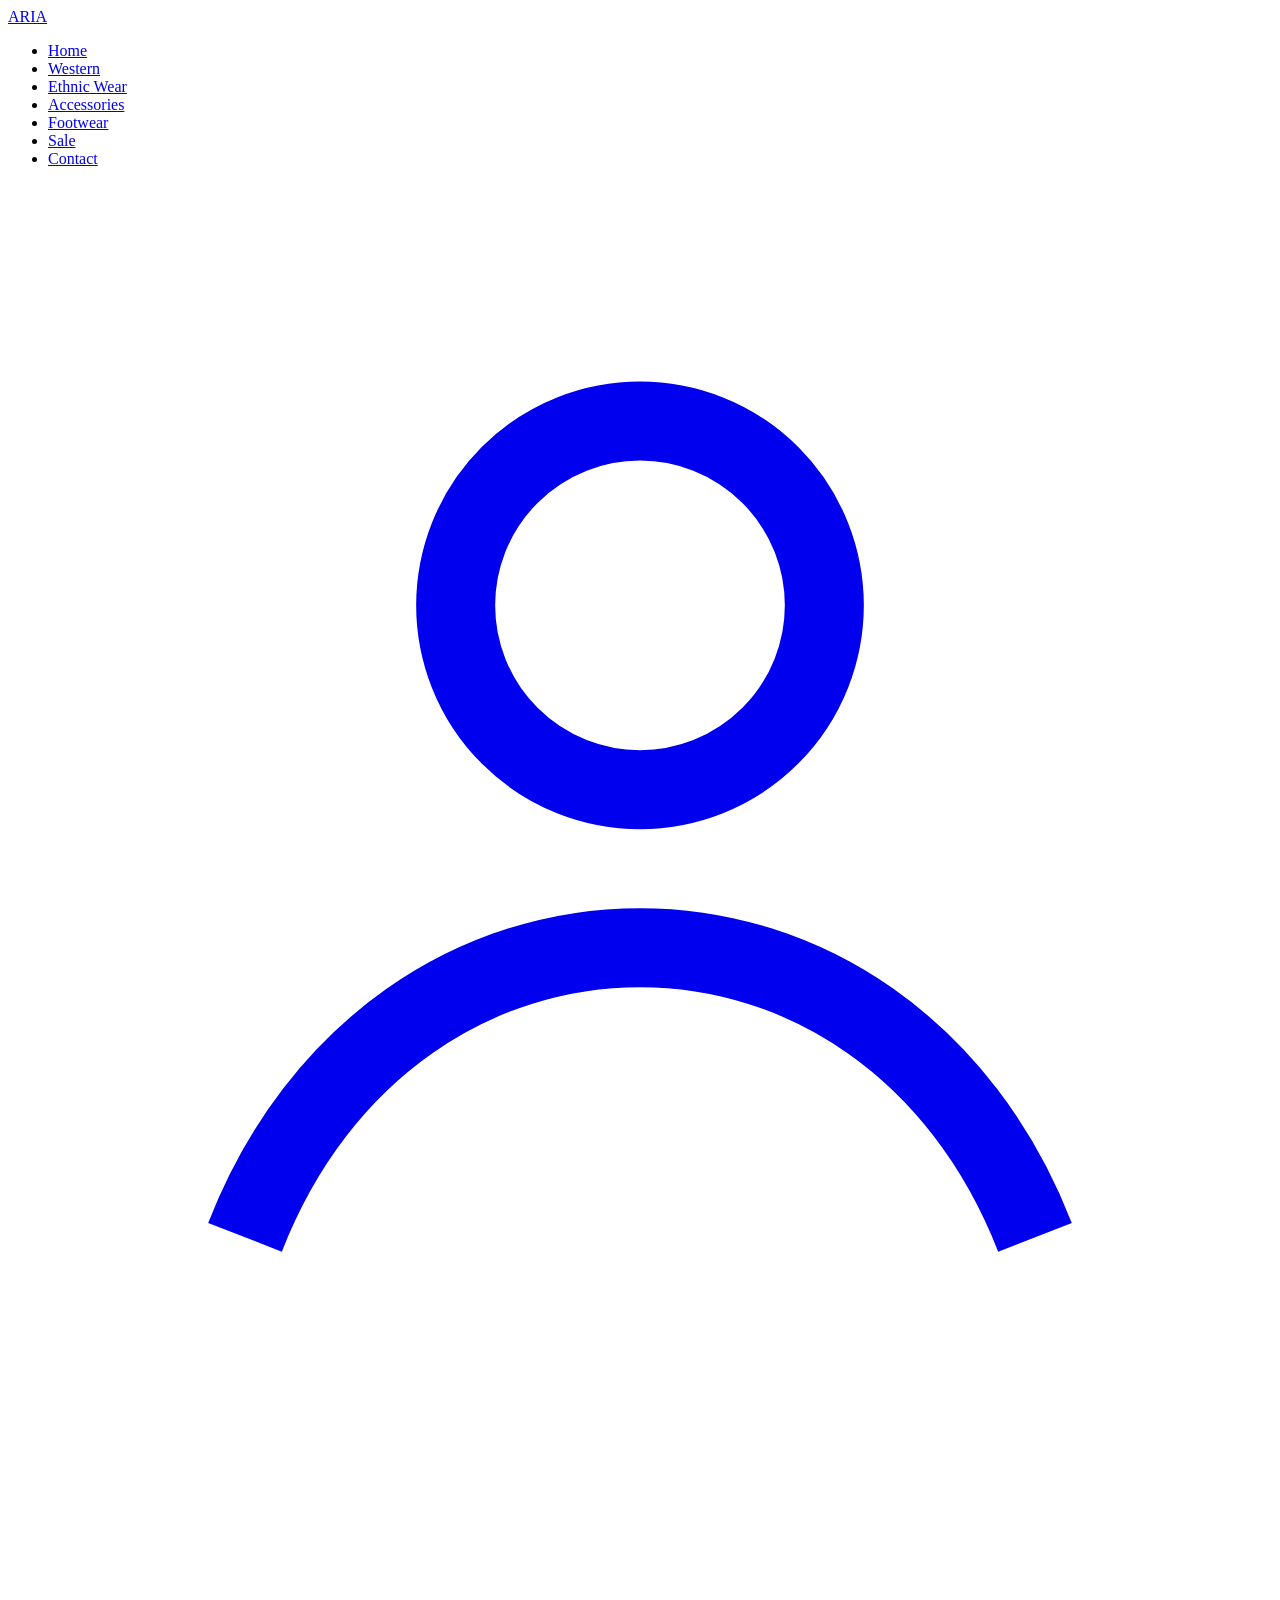
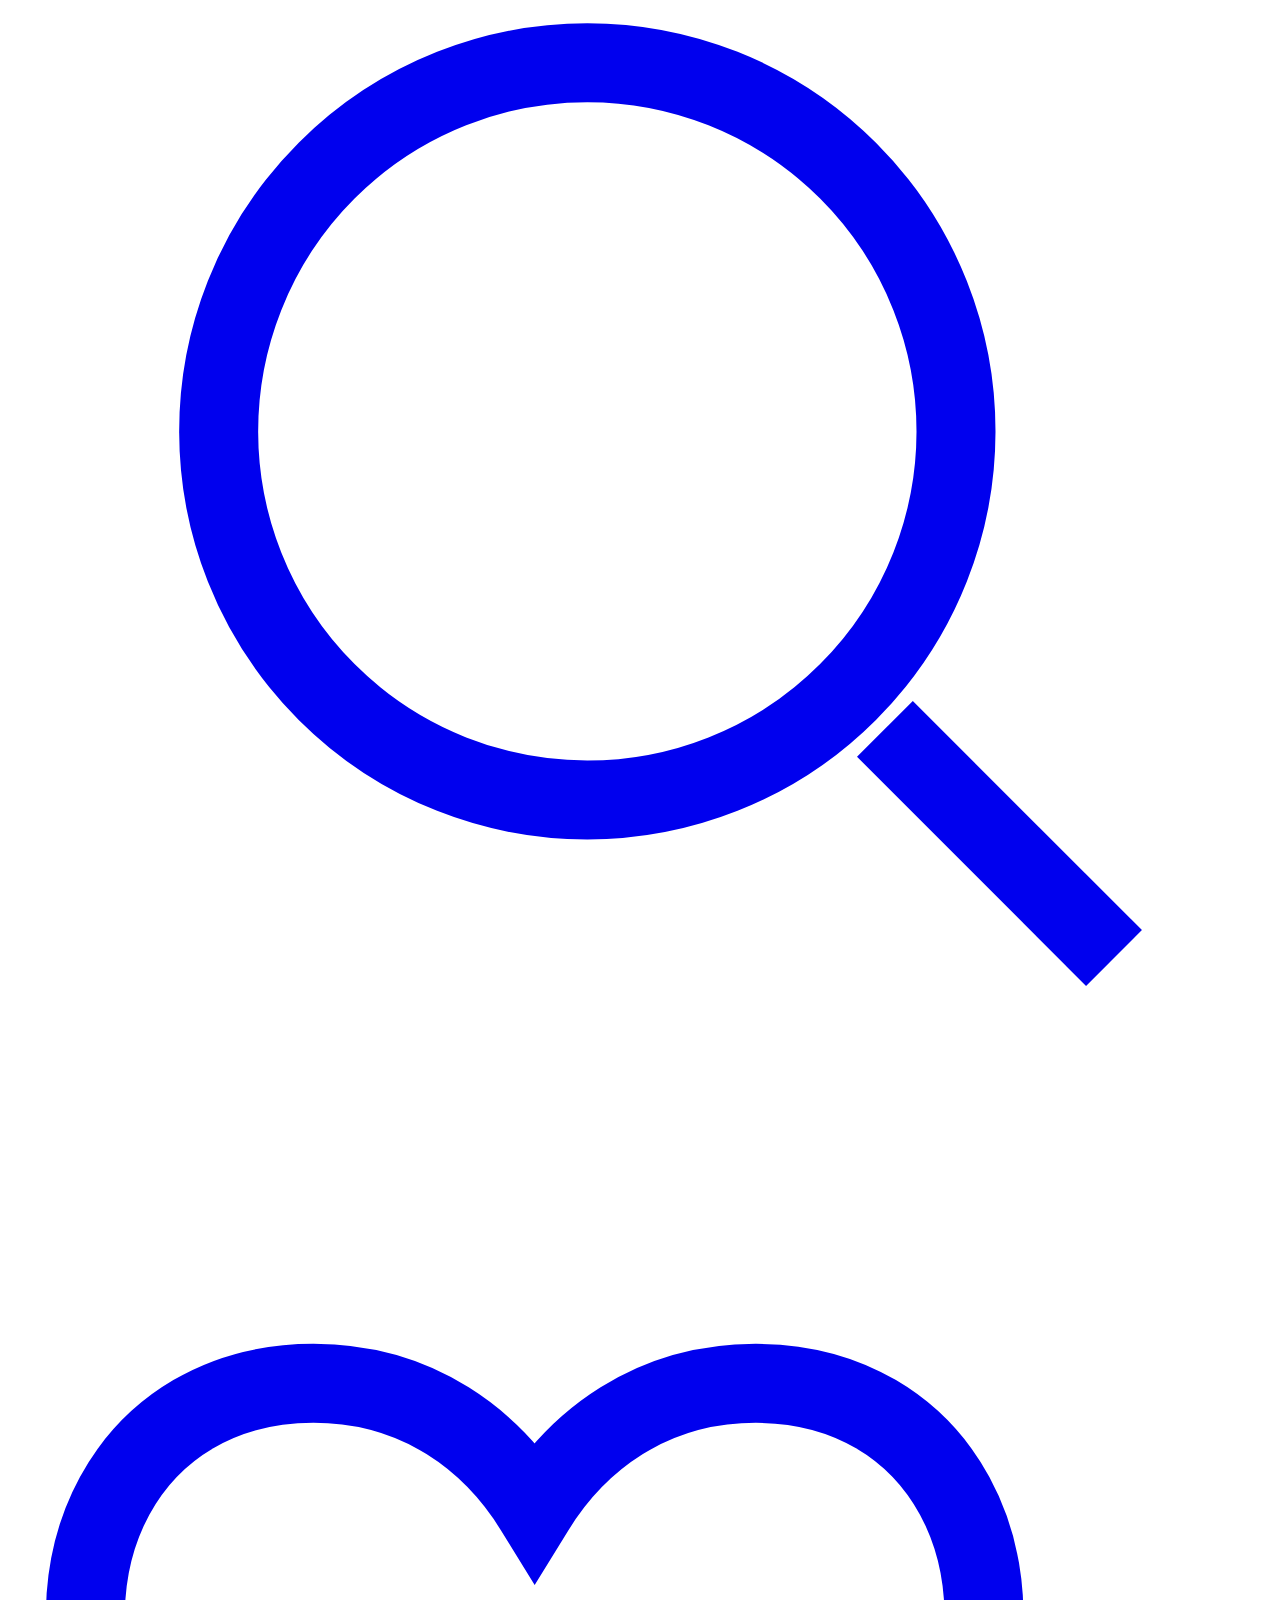
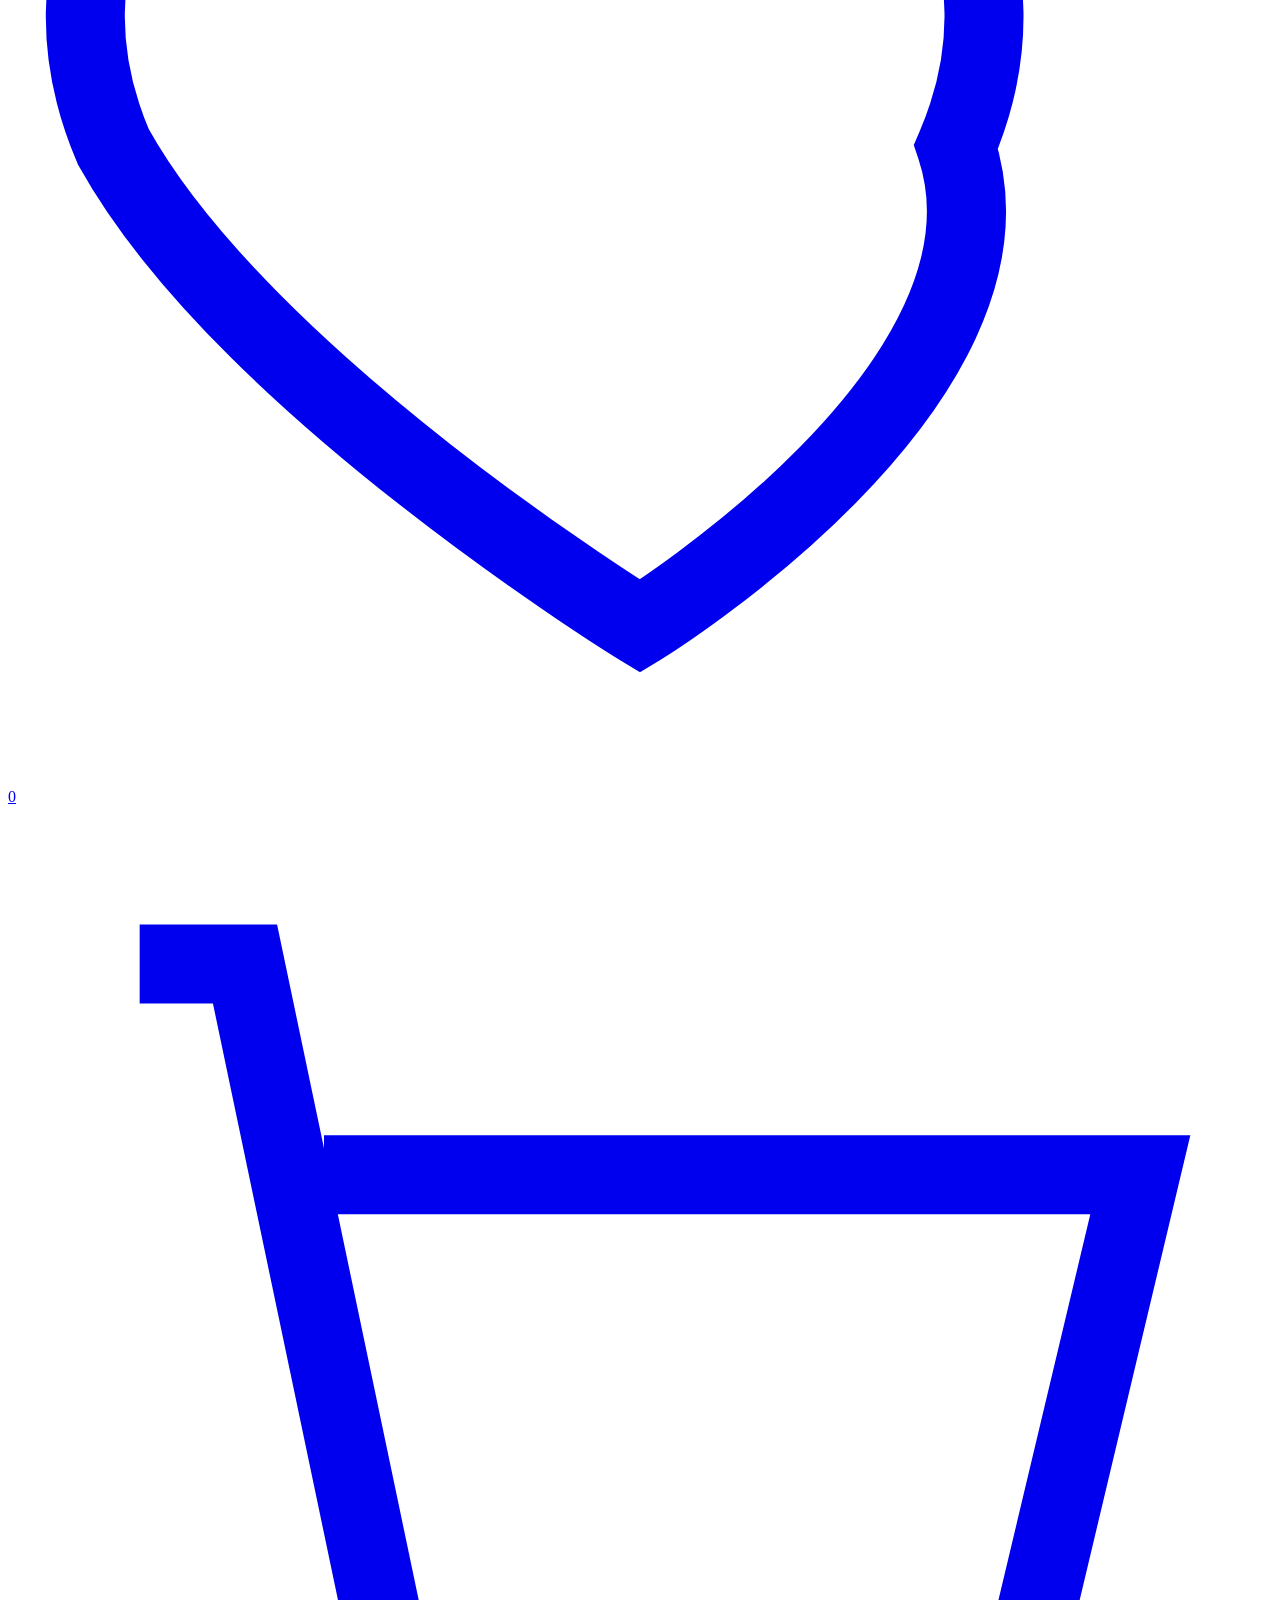
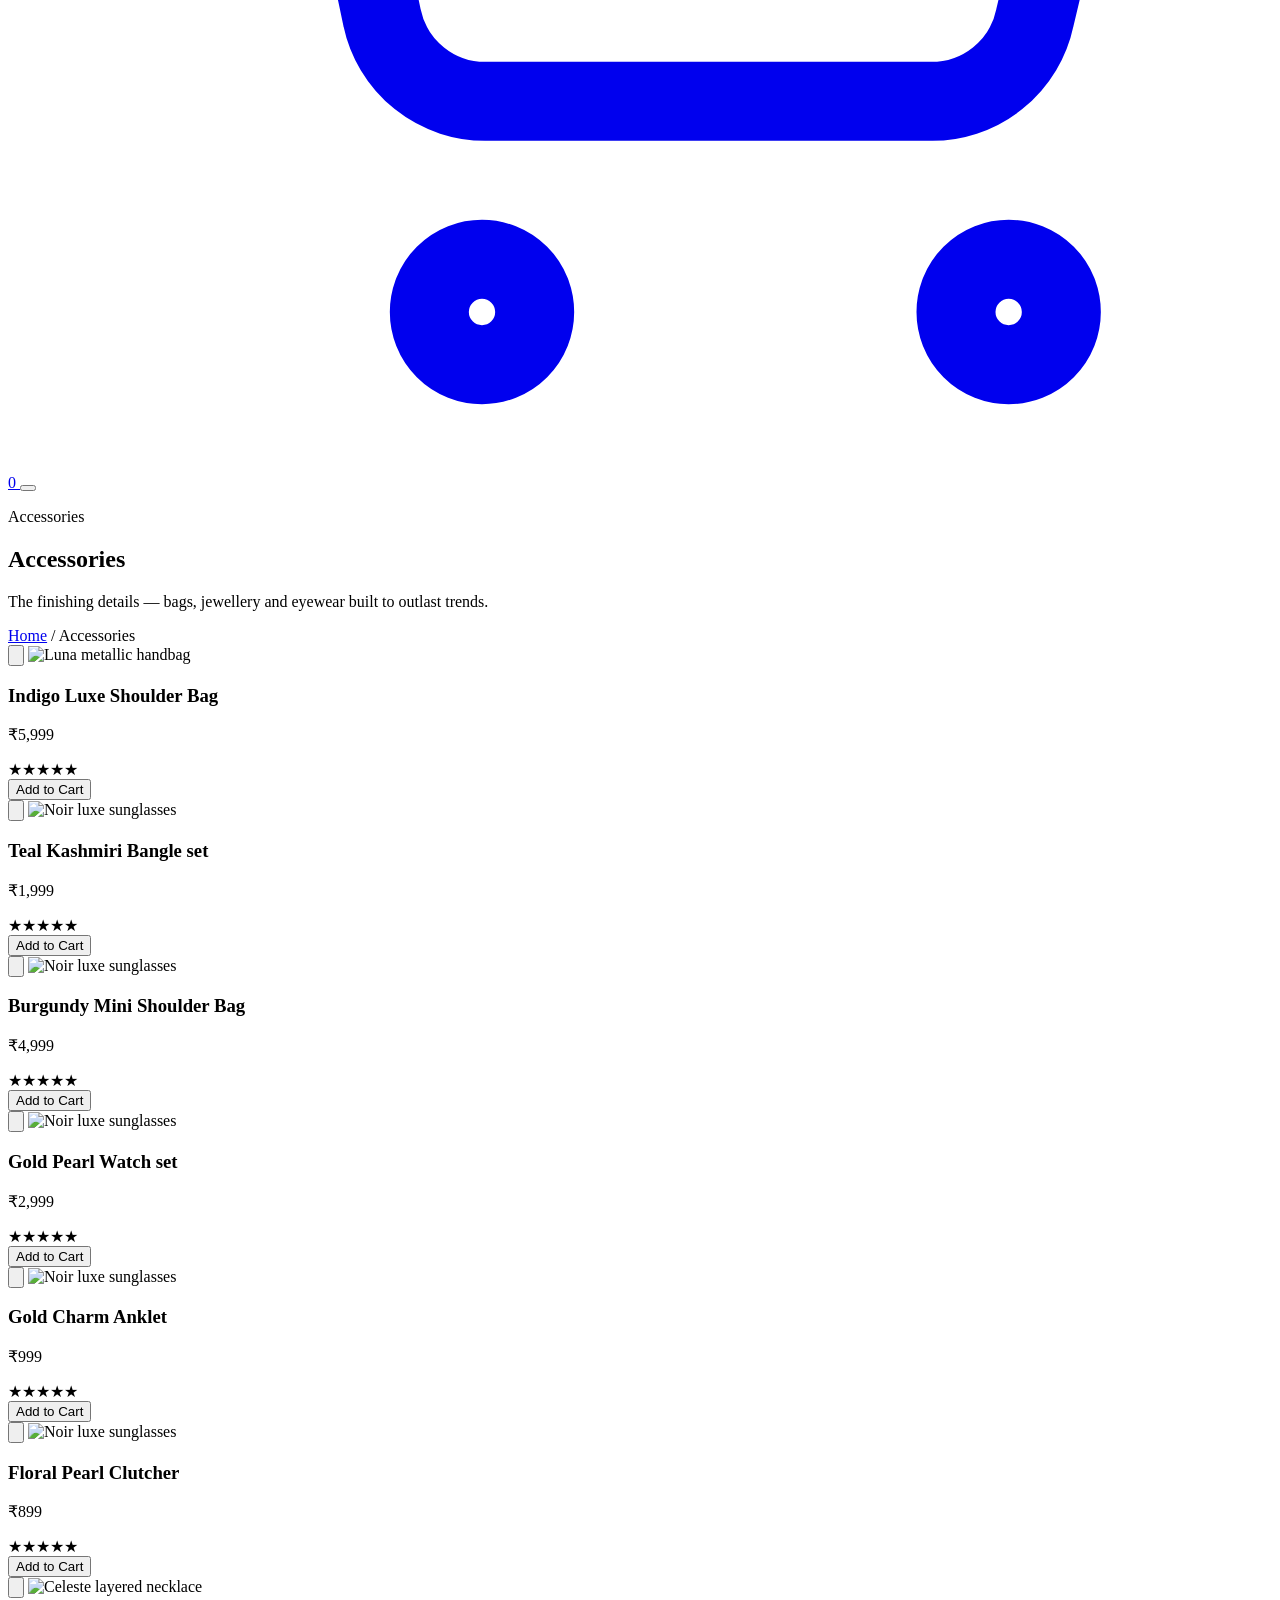
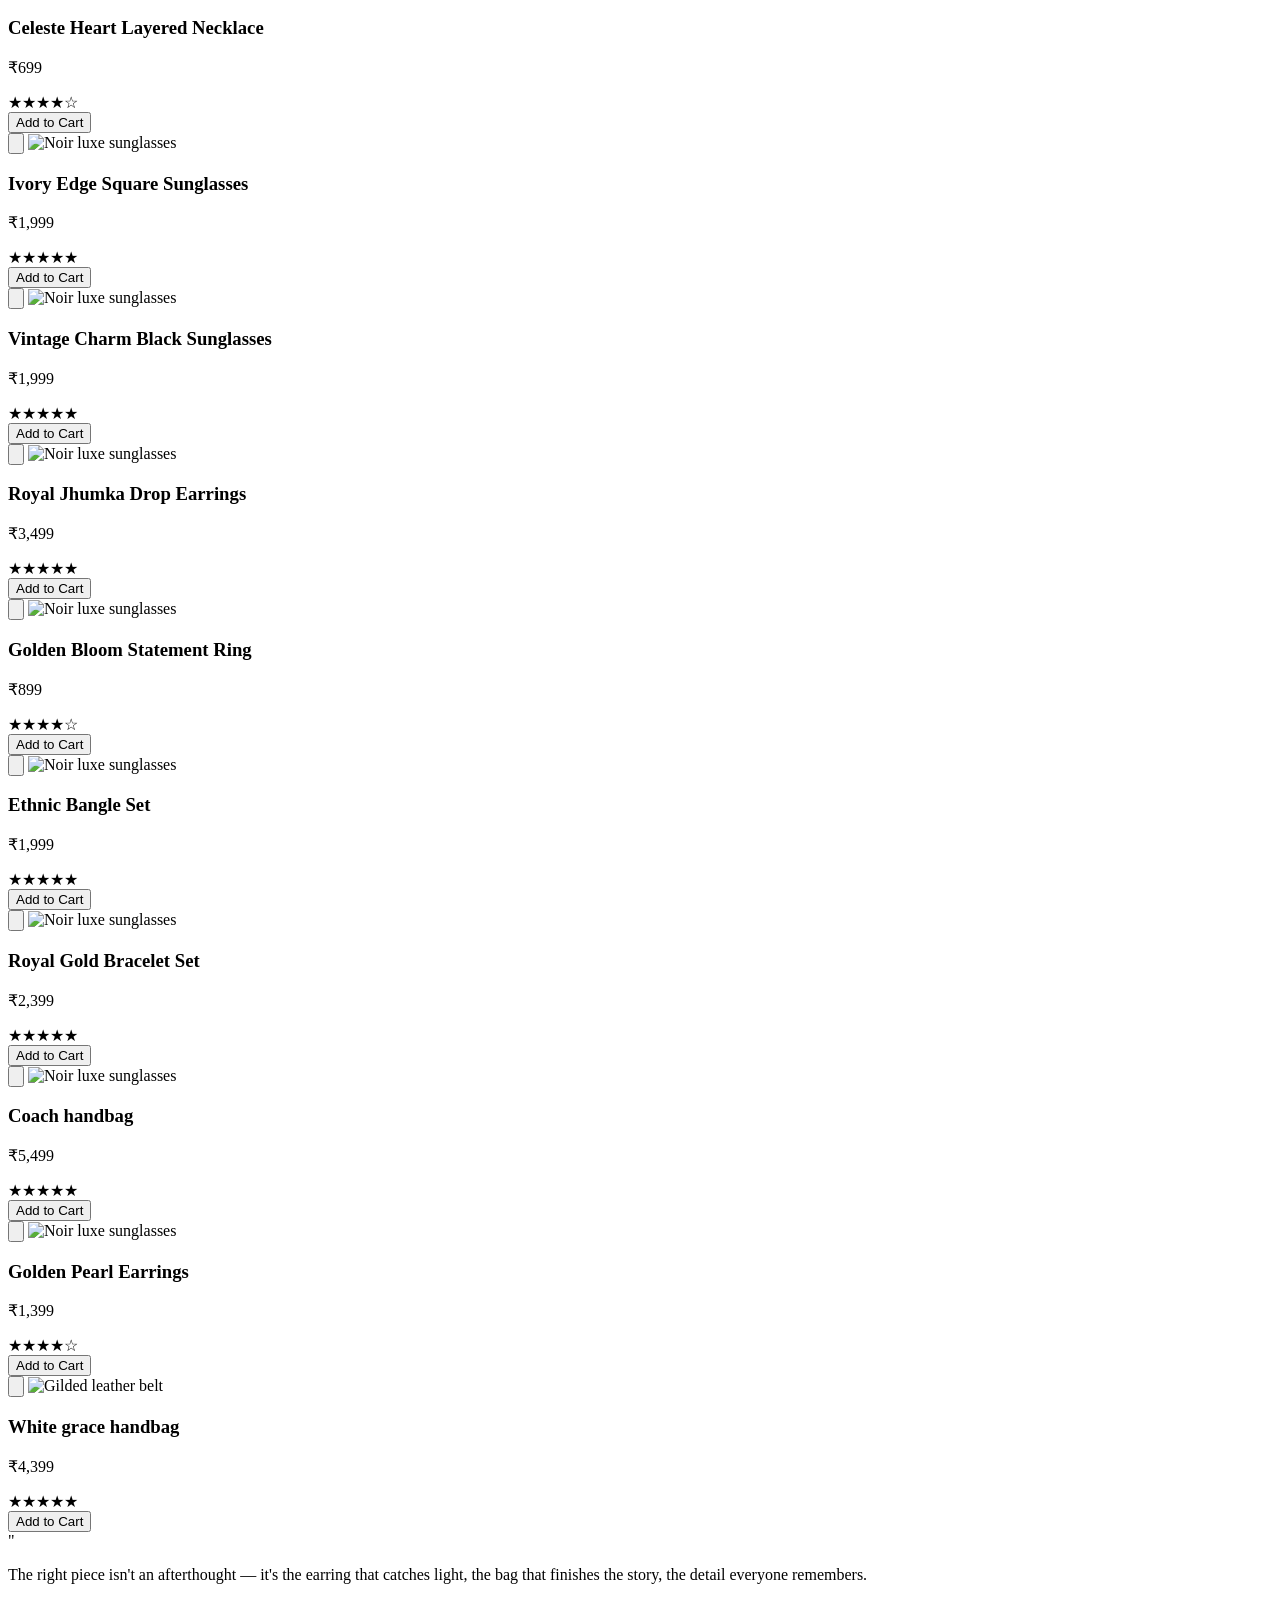
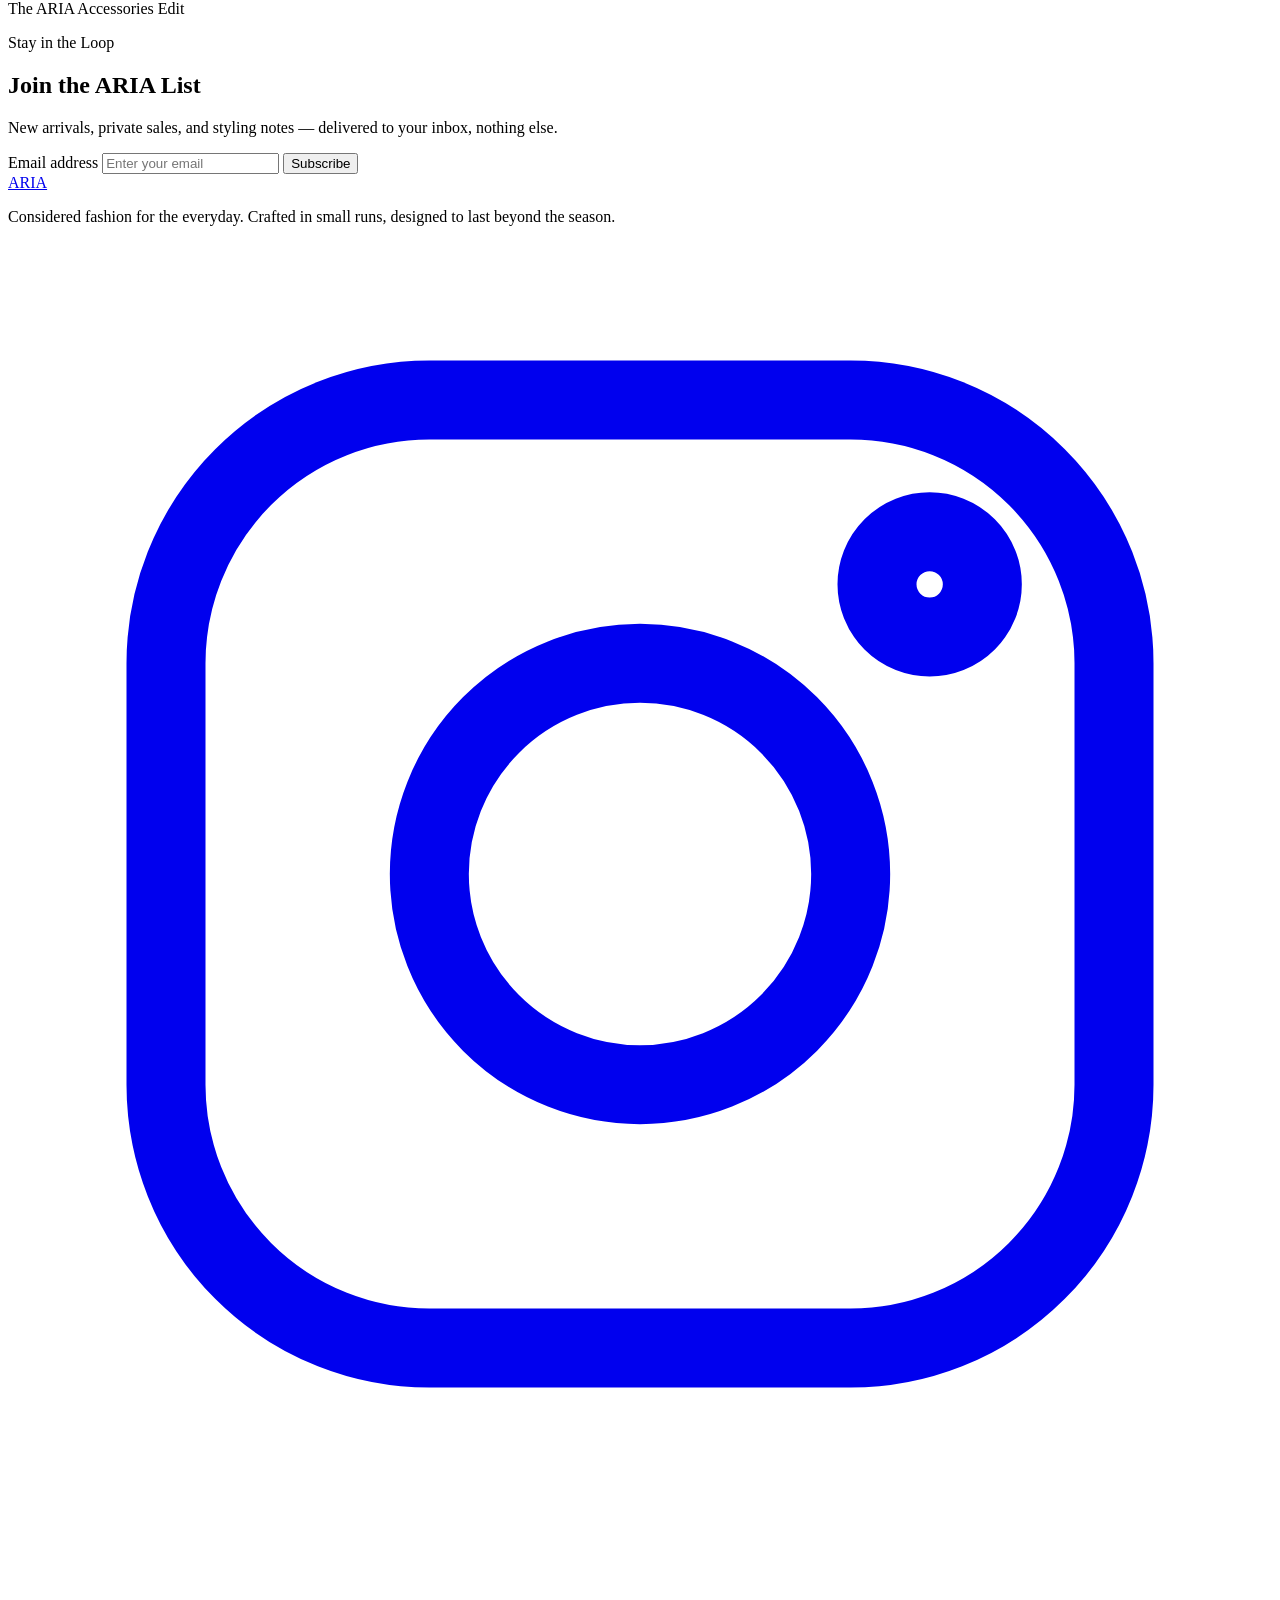
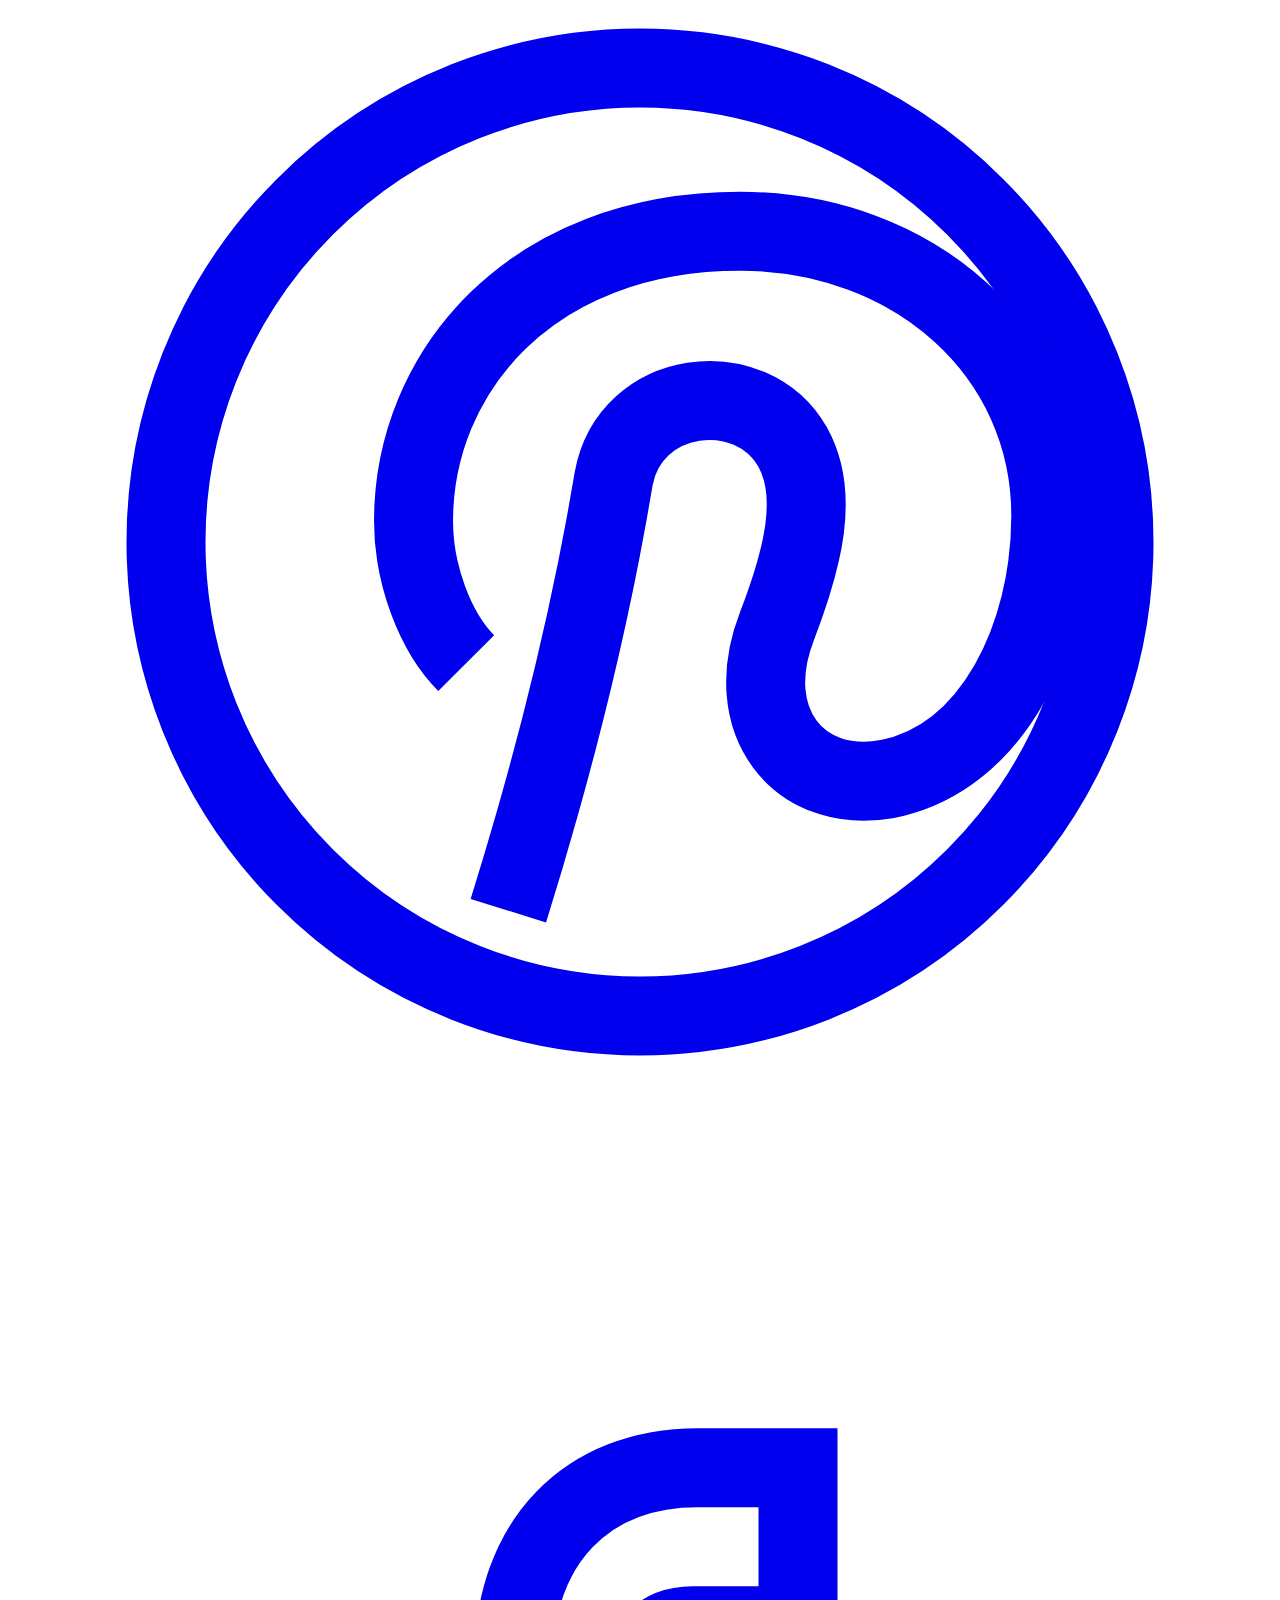
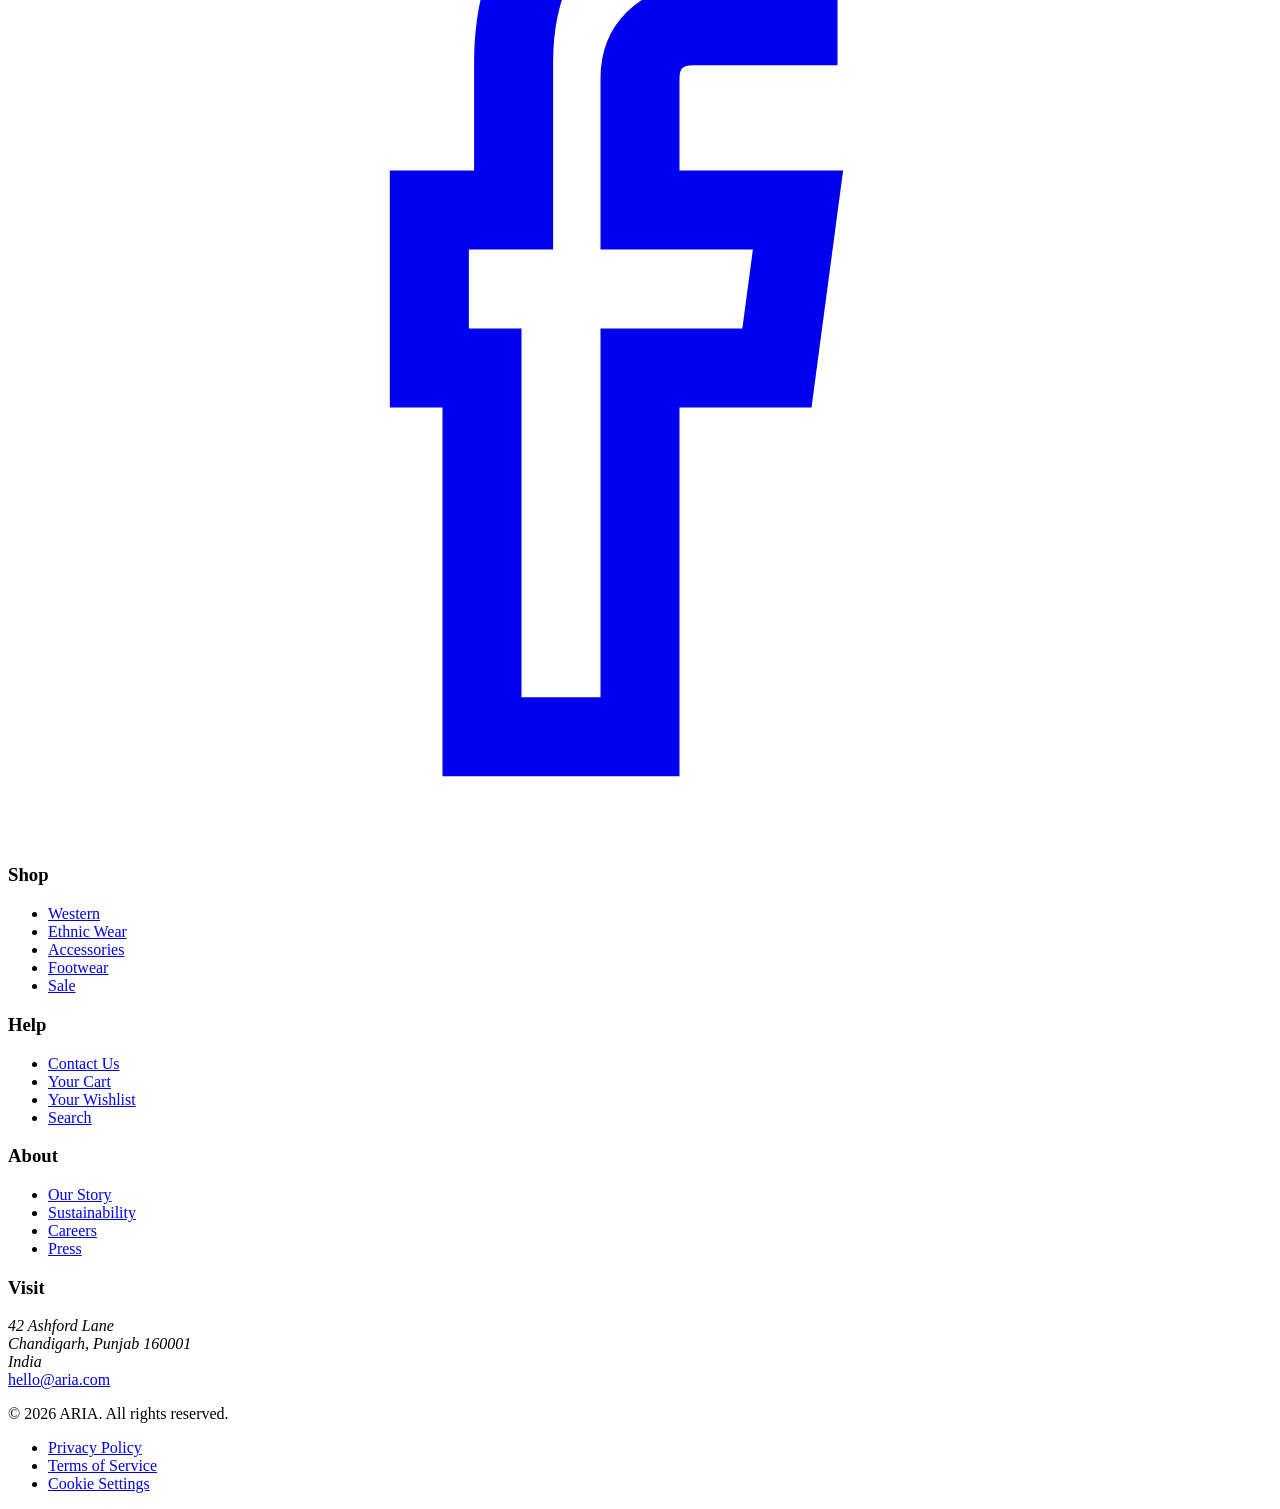
==== commit 98d4d10e: "accessories.html" ====
--- a/accessories.html
+++ b/accessories.html
@@ -8,7 +8,8 @@
   <link rel="preconnect" href="https://fonts.googleapis.com">
   <link rel="preconnect" href="https://fonts.gstatic.com" crossorigin>
   <link href="https://fonts.googleapis.com/css2?family=Playfair+Display:wght@400;500;600;700&family=Poppins:wght@300;400;500;600&display=swap" rel="stylesheet">
-  <link rel="stylesheet" href="style.css">
+  <link rel="stylesheet" href="accessories.css">
+  <script src="darkmode.js"></script>
 </head>
 <body>
   <header class="navbar">
@@ -63,19 +64,6 @@
       </div>
     </div>
   </header>
-  <style>
-  .page-banner {
-  position: relative;
-  background-image:
-    linear-gradient(180deg,rgba(228, 213, 213, 0.35) 0%, rgba(228, 219, 219, 0.65) 100%),
-    url('accessories_banner.jpeg');
-  background-size: cover;
-  background-position: center 25%;
-  background-repeat: no-repeat;
-  padding: 130px 48px 100px;
-  text-align: center;
-}
-</style>
   <section class="page-banner">
     <div class="page-banner__inner">
       <p class="page-banner__eyebrow">Accessories</p>
@@ -89,27 +77,9 @@
     </div>
   </section>
   <section class="arrivals shop-section" aria-labelledby="shop-heading">
-    <div class="filter-bar" data-filter-bar>
-      <div class="filter-bar__chips">
-        <button type="button" class="filter-chip is-active" data-filter-chip="All">All</button>
-        <button type="button" class="filter-chip" data-filter-chip="Bags">Bags</button>
-        <button type="button" class="filter-chip" data-filter-chip="Jhumka">Jhumka</button>
-        <button type="button" class="filter-chip" data-filter-chip="Eyewear">Eyewear</button>
-        <button type="button" class="filter-chip" data-filter-chip="Belts">Belts</button>
-      </div>
-      <div class="filter-bar__meta">
-        <span class="filter-bar__count" data-filter-count>4 products</span>
-        <label class="filter-bar__sort">
-          Sort by
-          <select data-sort-select>
-            <option value="newest">Newest</option>
-            <option value="price-asc">Price: Low to High</option>
-            <option value="price-desc">Price: High to Low</option>
-            <option value="popular" selected>Most Popular</option>
-          </select>
-        </label>
-      </div>
-    </div>
+  
+    
+    
     <div class="arrivals__grid " data-product-grid>
       <article class="product-card" data-category="Bags" data-price="3999">
         <div class="product-card__image-wrap">
@@ -119,18 +89,17 @@
               <path d="M12 21s-7.5-4.6-10-9.1C.5 8.4 2.3 5 5.8 5c2 0 3.4 1.1 4.2 2.4C10.8 6.1 12.2 5 14.2 5c3.5 0 5.3 3.4 3.8 6.9C19.5 16.4 12 21 12 21z"></path>
             </svg>
           </button>
-          <img src="https://i.pinimg.com/1200x/b3/be/db/b3bedbf911527ee0e0583a4531eb7b23.jpg" alt="Luna metallic handbag" class="product-card__image" loading="lazy">
-        </div>
-        <div class="product-card__info">
-          <h3 class="product-card__name">Indigo Bloom Shoulder Bag</h3>
-          <p class="product-card__price">₹3,999</p>
-          <div class="star-rating" aria-label="Rated 5 out of 5 stars">
-            <span>&#9733;</span><span>&#9733;</span><span>&#9733;</span><span>&#9733;</span><span>&#9733;</span>
-          </div>
-          <button type="button" class="btn-add-cart">Add to Cart</button>
-        </div>
-      </article>
-
+          <img src="https://i.pinimg.com/736x/60/20/68/602068c076c9138ba97f02c3cc2f4367.jpg" alt="Luna metallic handbag" class="product-card__image" loading="lazy">
+        </div>
+        <div class="product-card__info">
+          <h3 class="product-card__name">Indigo Luxe Shoulder Bag</h3>
+          <p class="product-card__price">₹5,999</p>
+          <div class="star-rating" aria-label="Rated 5 out of 5 stars">
+            <span>&#9733;</span><span>&#9733;</span><span>&#9733;</span><span>&#9733;</span><span>&#9733;</span>
+          </div>
+          <button type="button" class="btn-add-cart">Add to Cart</button>
+        </div>
+      </article>
       <article class="product-card" data-category="Eyewear" data-price="1999">
         <div class="product-card__image-wrap">
           
@@ -150,6 +119,83 @@
           <button type="button" class="btn-add-cart">Add to Cart</button>
         </div>
       </article>
+      <article class="product-card" data-category="Eyewear" data-price="1999">
+        <div class="product-card__image-wrap">
+          
+          <button type="button" class="btn-wishlist" aria-label="Add Noir Luxe Sunglasses to wishlist">
+            <svg viewBox="0 0 24 24" class="icon" fill="none" stroke="currentColor" stroke-width="1.5">
+              <path d="M12 21s-7.5-4.6-10-9.1C.5 8.4 2.3 5 5.8 5c2 0 3.4 1.1 4.2 2.4C10.8 6.1 12.2 5 14.2 5c3.5 0 5.3 3.4 3.8 6.9C19.5 16.4 12 21 12 21z"></path>
+            </svg>
+          </button>
+          <img src="https://i.pinimg.com/736x/68/08/d7/6808d70d153dd049668aa080466067ca.jpg" alt="Noir luxe sunglasses" class="product-card__image" loading="lazy">
+        </div>
+        <div class="product-card__info">
+          <h3 class="product-card__name">Burgundy Mini Shoulder Bag</h3>
+          <p class="product-card__price">₹4,999</p>
+          <div class="star-rating" aria-label="Rated 5 out of 5 stars">
+            <span>&#9733;</span><span>&#9733;</span><span>&#9733;</span><span>&#9733;</span><span>&#9733;</span>
+          </div>
+          <button type="button" class="btn-add-cart">Add to Cart</button>
+        </div>
+      </article>
+      <article class="product-card" data-category="Eyewear" data-price="1999">
+        <div class="product-card__image-wrap">
+          
+          <button type="button" class="btn-wishlist" aria-label="Add Noir Luxe Sunglasses to wishlist">
+            <svg viewBox="0 0 24 24" class="icon" fill="none" stroke="currentColor" stroke-width="1.5">
+              <path d="M12 21s-7.5-4.6-10-9.1C.5 8.4 2.3 5 5.8 5c2 0 3.4 1.1 4.2 2.4C10.8 6.1 12.2 5 14.2 5c3.5 0 5.3 3.4 3.8 6.9C19.5 16.4 12 21 12 21z"></path>
+            </svg>
+          </button>
+          <img src="https://i.pinimg.com/736x/0a/fb/5a/0afb5a76e000cd88df48e771f64b5a23.jpg" alt="Noir luxe sunglasses" class="product-card__image" loading="lazy">
+        </div>
+        <div class="product-card__info">
+          <h3 class="product-card__name">Gold Pearl Watch set</h3>
+          <p class="product-card__price">₹2,999</p>
+          <div class="star-rating" aria-label="Rated 5 out of 5 stars">
+            <span>&#9733;</span><span>&#9733;</span><span>&#9733;</span><span>&#9733;</span><span>&#9733;</span>
+          </div>
+          <button type="button" class="btn-add-cart">Add to Cart</button>
+        </div>
+      </article>
+      <article class="product-card" data-category="Eyewear" data-price="1999">
+        <div class="product-card__image-wrap">
+          
+          <button type="button" class="btn-wishlist" aria-label="Add Noir Luxe Sunglasses to wishlist">
+            <svg viewBox="0 0 24 24" class="icon" fill="none" stroke="currentColor" stroke-width="1.5">
+              <path d="M12 21s-7.5-4.6-10-9.1C.5 8.4 2.3 5 5.8 5c2 0 3.4 1.1 4.2 2.4C10.8 6.1 12.2 5 14.2 5c3.5 0 5.3 3.4 3.8 6.9C19.5 16.4 12 21 12 21z"></path>
+            </svg>
+          </button>
+          <img src="https://i.pinimg.com/736x/27/ab/d6/27abd618ab5b636e721ae0965f995fbb.jpg" alt="Noir luxe sunglasses" class="product-card__image" loading="lazy">
+        </div>
+        <div class="product-card__info">
+          <h3 class="product-card__name">Gold Charm Anklet</h3>
+          <p class="product-card__price">₹999</p>
+          <div class="star-rating" aria-label="Rated 5 out of 5 stars">
+            <span>&#9733;</span><span>&#9733;</span><span>&#9733;</span><span>&#9733;</span><span>&#9733;</span>
+          </div>
+          <button type="button" class="btn-add-cart">Add to Cart</button>
+        </div>
+      </article>
+
+      <article class="product-card" data-category="Eyewear" data-price="1999">
+        <div class="product-card__image-wrap">
+          
+          <button type="button" class="btn-wishlist" aria-label="Add Noir Luxe Sunglasses to wishlist">
+            <svg viewBox="0 0 24 24" class="icon" fill="none" stroke="currentColor" stroke-width="1.5">
+              <path d="M12 21s-7.5-4.6-10-9.1C.5 8.4 2.3 5 5.8 5c2 0 3.4 1.1 4.2 2.4C10.8 6.1 12.2 5 14.2 5c3.5 0 5.3 3.4 3.8 6.9C19.5 16.4 12 21 12 21z"></path>
+            </svg>
+          </button>
+          <img src="https://i.pinimg.com/736x/20/47/6f/20476f0fa6acae4bd4856484c4155cf2.jpg" alt="Noir luxe sunglasses" class="product-card__image" loading="lazy">
+        </div>
+        <div class="product-card__info">
+          <h3 class="product-card__name">Floral Pearl Clutcher</h3>
+          <p class="product-card__price">₹899</p>
+          <div class="star-rating" aria-label="Rated 5 out of 5 stars">
+            <span>&#9733;</span><span>&#9733;</span><span>&#9733;</span><span>&#9733;</span><span>&#9733;</span>
+          </div>
+          <button type="button" class="btn-add-cart">Add to Cart</button>
+        </div>
+      </article>
 
       <article class="product-card" data-category="Jewellery" data-price="1799">
         <div class="product-card__image-wrap">
@@ -163,9 +209,9 @@
         </div>
         <div class="product-card__info">
           <h3 class="product-card__name">Celeste Heart Layered Necklace</h3>
-          <p class="product-card__price">₹1,799</p>
-          <div class="star-rating" aria-label="Rated 5 out of 5 stars">
-            <span>&#9733;</span><span>&#9733;</span><span>&#9733;</span><span>&#9733;</span><span>&#9733;</span>
+          <p class="product-card__price">₹699</p>
+          <div class="star-rating" aria-label="Rated 4 out of 5 stars">
+            <span>&#9733;</span><span>&#9733;</span><span>&#9733;</span><span>&#9733;</span><span>&#9734;</span>
           </div>
           <button type="button" class="btn-add-cart">Add to Cart</button>
         </div>
@@ -197,30 +243,30 @@
               <path d="M12 21s-7.5-4.6-10-9.1C.5 8.4 2.3 5 5.8 5c2 0 3.4 1.1 4.2 2.4C10.8 6.1 12.2 5 14.2 5c3.5 0 5.3 3.4 3.8 6.9C19.5 16.4 12 21 12 21z"></path>
             </svg>
           </button>
-          <img src="https://i.pinimg.com/736x/c7/33/6f/c7336fc3035e39de95ac4afdd8ce5042.jpg" alt="Noir luxe sunglasses" class="product-card__image" loading="lazy">
-        </div>
-        <div class="product-card__info">
-          <h3 class="product-card__name">Vintage Charm Waist Belt</h3>
-          <p class="product-card__price">₹1,799</p>
-          <div class="star-rating" aria-label="Rated 5 out of 5 stars">
-            <span>&#9733;</span><span>&#9733;</span><span>&#9733;</span><span>&#9733;</span><span>&#9733;</span>
-          </div>
-          <button type="button" class="btn-add-cart">Add to Cart</button>
-        </div>
-      </article>
-      <article class="product-card" data-category="Eyewear" data-price="1999">
-        <div class="product-card__image-wrap">
-          
-          <button type="button" class="btn-wishlist" aria-label="Add Noir Luxe Sunglasses to wishlist">
-            <svg viewBox="0 0 24 24" class="icon" fill="none" stroke="currentColor" stroke-width="1.5">
-              <path d="M12 21s-7.5-4.6-10-9.1C.5 8.4 2.3 5 5.8 5c2 0 3.4 1.1 4.2 2.4C10.8 6.1 12.2 5 14.2 5c3.5 0 5.3 3.4 3.8 6.9C19.5 16.4 12 21 12 21z"></path>
-            </svg>
-          </button>
-          <img src="https://i.pinimg.com/736x/94/51/78/945178a3b9e06b05235fe3b961b7a20d.jpg" alt="Noir luxe sunglasses" class="product-card__image" loading="lazy">
-        </div>
-        <div class="product-card__info">
-          <h3 class="product-card__name">Coral Mirage Handbag</h3>
-          <p class="product-card__price">₹3,299</p>
+          <img src="https://i.pinimg.com/736x/4f/61/bd/4f61bdd1545cc6475b899d407a676a05.jpg" alt="Noir luxe sunglasses" class="product-card__image" loading="lazy">
+        </div>
+        <div class="product-card__info">
+          <h3 class="product-card__name">Vintage Charm Black Sunglasses</h3>
+          <p class="product-card__price">₹1,999</p>
+          <div class="star-rating" aria-label="Rated 5 out of 5 stars">
+            <span>&#9733;</span><span>&#9733;</span><span>&#9733;</span><span>&#9733;</span><span>&#9733;</span>
+          </div>
+          <button type="button" class="btn-add-cart">Add to Cart</button>
+        </div>
+      </article>
+      <article class="product-card" data-category="Eyewear" data-price="1999">
+        <div class="product-card__image-wrap">
+          
+          <button type="button" class="btn-wishlist" aria-label="Add Noir Luxe Sunglasses to wishlist">
+            <svg viewBox="0 0 24 24" class="icon" fill="none" stroke="currentColor" stroke-width="1.5">
+              <path d="M12 21s-7.5-4.6-10-9.1C.5 8.4 2.3 5 5.8 5c2 0 3.4 1.1 4.2 2.4C10.8 6.1 12.2 5 14.2 5c3.5 0 5.3 3.4 3.8 6.9C19.5 16.4 12 21 12 21z"></path>
+            </svg>
+          </button>
+          <img src="https://i.pinimg.com/736x/b7/50/e5/b750e5a680fbdda62bf4608f261cb906.jpg" alt="Noir luxe sunglasses" class="product-card__image" loading="lazy">
+        </div>
+        <div class="product-card__info">
+          <h3 class="product-card__name">Royal Jhumka Drop Earrings</h3>
+          <p class="product-card__price">₹3,499</p>
           <div class="star-rating" aria-label="Rated 5 out of 5 stars">
             <span>&#9733;</span><span>&#9733;</span><span>&#9733;</span><span>&#9733;</span><span>&#9733;</span>
           </div>
@@ -241,62 +287,62 @@
           <h3 class="product-card__name">Golden Bloom Statement Ring</h3>
           <p class="product-card__price">₹899</p>
           <div class="star-rating" aria-label="Rated 5 out of 5 stars">
-            <span>&#9733;</span><span>&#9733;</span><span>&#9733;</span><span>&#9733;</span><span>&#9733;</span>
-          </div>
-          <button type="button" class="btn-add-cart">Add to Cart</button>
-        </div>
-      </article>
-      <article class="product-card" data-category="Eyewear" data-price="1999">
-        <div class="product-card__image-wrap">
-          
-          <button type="button" class="btn-wishlist" aria-label="Add Noir Luxe Sunglasses to wishlist">
-            <svg viewBox="0 0 24 24" class="icon" fill="none" stroke="currentColor" stroke-width="1.5">
-              <path d="M12 21s-7.5-4.6-10-9.1C.5 8.4 2.3 5 5.8 5c2 0 3.4 1.1 4.2 2.4C10.8 6.1 12.2 5 14.2 5c3.5 0 5.3 3.4 3.8 6.9C19.5 16.4 12 21 12 21z"></path>
-            </svg>
-          </button>
-          <img src="https://i.pinimg.com/1200x/91/2b/33/912b33ac01da3102e14e78861a8334c0.jpg" alt="Noir luxe sunglasses" class="product-card__image" loading="lazy">
-        </div>
-        <div class="product-card__info">
-          <h3 class="product-card__name">Midnight Blue Luxe Bangle Set</h3>
-          <p class="product-card__price">₹1,699</p>
-          <div class="star-rating" aria-label="Rated 5 out of 5 stars">
-            <span>&#9733;</span><span>&#9733;</span><span>&#9733;</span><span>&#9733;</span><span>&#9733;</span>
-          </div>
-          <button type="button" class="btn-add-cart">Add to Cart</button>
-        </div>
-      </article>
-      <article class="product-card" data-category="Eyewear" data-price="1999">
-        <div class="product-card__image-wrap">
-          
-          <button type="button" class="btn-wishlist" aria-label="Add Noir Luxe Sunglasses to wishlist">
-            <svg viewBox="0 0 24 24" class="icon" fill="none" stroke="currentColor" stroke-width="1.5">
-              <path d="M12 21s-7.5-4.6-10-9.1C.5 8.4 2.3 5 5.8 5c2 0 3.4 1.1 4.2 2.4C10.8 6.1 12.2 5 14.2 5c3.5 0 5.3 3.4 3.8 6.9C19.5 16.4 12 21 12 21z"></path>
-            </svg>
-          </button>
-          <img src="https://i.pinimg.com/1200x/1c/5f/0e/1c5f0e65a9c3fa612d747f4f54a43e3d.jpg" alt="Noir luxe sunglasses" class="product-card__image" loading="lazy">
-        </div>
-        <div class="product-card__info">
-          <h3 class="product-card__name">Café Luxe Cuff Bracelet</h3>
-          <p class="product-card__price">₹1,299</p>
-          <div class="star-rating" aria-label="Rated 5 out of 5 stars">
-            <span>&#9733;</span><span>&#9733;</span><span>&#9733;</span><span>&#9733;</span><span>&#9733;</span>
-          </div>
-          <button type="button" class="btn-add-cart">Add to Cart</button>
-        </div>
-      </article>
-      <article class="product-card" data-category="Eyewear" data-price="1999">
-        <div class="product-card__image-wrap">
-          
-          <button type="button" class="btn-wishlist" aria-label="Add Noir Luxe Sunglasses to wishlist">
-            <svg viewBox="0 0 24 24" class="icon" fill="none" stroke="currentColor" stroke-width="1.5">
-              <path d="M12 21s-7.5-4.6-10-9.1C.5 8.4 2.3 5 5.8 5c2 0 3.4 1.1 4.2 2.4C10.8 6.1 12.2 5 14.2 5c3.5 0 5.3 3.4 3.8 6.9C19.5 16.4 12 21 12 21z"></path>
-            </svg>
-          </button>
-          <img src="https://i.pinimg.com/1200x/8c/f1/90/8cf1903b2e2558a2038d7f7f768513fb.jpg" alt="Noir luxe sunglasses" class="product-card__image" loading="lazy">
-        </div>
-        <div class="product-card__info">
-          <h3 class="product-card__name">Noir Beaded Crescent Bag</h3>
-          <p class="product-card__price">₹2,499</p>
+            <span>&#9733;</span><span>&#9733;</span><span>&#9733;</span><span>&#9733;</span><span>&#9734;</span>
+          </div>
+          <button type="button" class="btn-add-cart">Add to Cart</button>
+        </div>
+      </article>
+      <article class="product-card" data-category="Eyewear" data-price="1999">
+        <div class="product-card__image-wrap">
+          
+          <button type="button" class="btn-wishlist" aria-label="Add Noir Luxe Sunglasses to wishlist">
+            <svg viewBox="0 0 24 24" class="icon" fill="none" stroke="currentColor" stroke-width="1.5">
+              <path d="M12 21s-7.5-4.6-10-9.1C.5 8.4 2.3 5 5.8 5c2 0 3.4 1.1 4.2 2.4C10.8 6.1 12.2 5 14.2 5c3.5 0 5.3 3.4 3.8 6.9C19.5 16.4 12 21 12 21z"></path>
+            </svg>
+          </button>
+          <img src="https://i.pinimg.com/736x/02/cf/8f/02cf8f1fe417a9a9e61f46622a0d399a.jpg" alt="Noir luxe sunglasses" class="product-card__image" loading="lazy">
+        </div>
+        <div class="product-card__info">
+          <h3 class="product-card__name">Ethnic Bangle Set</h3>
+          <p class="product-card__price">₹1,999</p>
+          <div class="star-rating" aria-label="Rated 5 out of 5 stars">
+            <span>&#9733;</span><span>&#9733;</span><span>&#9733;</span><span>&#9733;</span><span>&#9733;</span>
+          </div>
+          <button type="button" class="btn-add-cart">Add to Cart</button>
+        </div>
+      </article>
+      <article class="product-card" data-category="Eyewear" data-price="1999">
+        <div class="product-card__image-wrap">
+          
+          <button type="button" class="btn-wishlist" aria-label="Add Noir Luxe Sunglasses to wishlist">
+            <svg viewBox="0 0 24 24" class="icon" fill="none" stroke="currentColor" stroke-width="1.5">
+              <path d="M12 21s-7.5-4.6-10-9.1C.5 8.4 2.3 5 5.8 5c2 0 3.4 1.1 4.2 2.4C10.8 6.1 12.2 5 14.2 5c3.5 0 5.3 3.4 3.8 6.9C19.5 16.4 12 21 12 21z"></path>
+            </svg>
+          </button>
+          <img src="https://i.pinimg.com/736x/08/ce/ba/08ceba9ff7a7661d224fc0d15970b5b2.jpg" alt="Noir luxe sunglasses" class="product-card__image" loading="lazy">
+        </div>
+        <div class="product-card__info">
+          <h3 class="product-card__name">Royal Gold Bracelet Set</h3>
+          <p class="product-card__price">₹2,399</p>
+          <div class="star-rating" aria-label="Rated 5 out of 5 stars">
+            <span>&#9733;</span><span>&#9733;</span><span>&#9733;</span><span>&#9733;</span><span>&#9733;</span>
+          </div>
+          <button type="button" class="btn-add-cart">Add to Cart</button>
+        </div>
+      </article>
+      <article class="product-card" data-category="Eyewear" data-price="1999">
+        <div class="product-card__image-wrap">
+          
+          <button type="button" class="btn-wishlist" aria-label="Add Noir Luxe Sunglasses to wishlist">
+            <svg viewBox="0 0 24 24" class="icon" fill="none" stroke="currentColor" stroke-width="1.5">
+              <path d="M12 21s-7.5-4.6-10-9.1C.5 8.4 2.3 5 5.8 5c2 0 3.4 1.1 4.2 2.4C10.8 6.1 12.2 5 14.2 5c3.5 0 5.3 3.4 3.8 6.9C19.5 16.4 12 21 12 21z"></path>
+            </svg>
+          </button>
+          <img src="https://i.pinimg.com/1200x/7b/26/17/7b26175ce38d9e03d7379e2b7d85aa0e.jpg" alt="Noir luxe sunglasses" class="product-card__image" loading="lazy">
+        </div>
+        <div class="product-card__info">
+          <h3 class="product-card__name">Coach handbag</h3>
+          <p class="product-card__price">₹5,499</p>
           <div class="star-rating" aria-label="Rated 5 out of 5 stars">
             <span>&#9733;</span><span>&#9733;</span><span>&#9733;</span><span>&#9733;</span><span>&#9733;</span>
           </div>
@@ -316,8 +362,8 @@
         <div class="product-card__info">
           <h3 class="product-card__name">Golden Pearl Earrings</h3>
           <p class="product-card__price">₹1,399</p>
-          <div class="star-rating" aria-label="Rated 5 out of 5 stars">
-            <span>&#9733;</span><span>&#9733;</span><span>&#9733;</span><span>&#9733;</span><span>&#9733;</span>
+          <div class="star-rating" aria-label="Rated 4 out of 5 stars">
+            <span>&#9733;</span><span>&#9733;</span><span>&#9733;</span><span>&#9733;</span><span>&#9734;</span>
           </div>
           <button type="button" class="btn-add-cart">Add to Cart</button>
         </div>
@@ -331,19 +377,32 @@
               <path d="M12 21s-7.5-4.6-10-9.1C.5 8.4 2.3 5 5.8 5c2 0 3.4 1.1 4.2 2.4C10.8 6.1 12.2 5 14.2 5c3.5 0 5.3 3.4 3.8 6.9C19.5 16.4 12 21 12 21z"></path>
             </svg>
           </button>
-          <img src="https://i.pinimg.com/736x/a5/55/dc/a555dc7012e5a30f677c4a637dcab702.jpg" alt="Gilded leather belt" class="product-card__image" loading="lazy">
-        </div>
-        <div class="product-card__info">
-          <h3 class="product-card__name">Amber Shoulder Bag</h3>
-          <p class="product-card__price">₹2,399</p>
-          <div class="star-rating" aria-label="Rated 5 out of 5 stars">
-            <span>&#9733;</span><span>&#9733;</span><span>&#9733;</span><span>&#9733;</span><span>&#9733;</span>
-          </div>
-          <button type="button" class="btn-add-cart">Add to Cart</button>
-        </div>
-      </article>
-
-    </div>
+          <img src="https://i.pinimg.com/736x/ec/01/1f/ec011f4d3ec78874dba155234598eca2.jpg" alt="Gilded leather belt" class="product-card__image" loading="lazy">
+        </div>
+        <div class="product-card__info">
+          <h3 class="product-card__name">White grace handbag</h3>
+          <p class="product-card__price">₹4,399</p>
+          <div class="star-rating" aria-label="Rated 5 out of 5 stars">
+            <span>&#9733;</span><span>&#9733;</span><span>&#9733;</span><span>&#9733;</span><span>&#9733;</span>
+          </div>
+          <button type="button" class="btn-add-cart">Add to Cart</button>
+        </div>
+      </article>
+
+    </div>
+
+      <section class="accessories-quote" aria-label="Brand quote">
+    <div class="accessories-quote__inner">
+      <span class="accessories-quote__mark">"</span>
+      <p class="accessories-quote__text">
+        The right piece isn't an afterthought — it's the earring that catches light, the bag that finishes the story, the detail everyone remembers.
+      </p>
+      <span class="accessories-quote__divider"></span>
+      <p class="accessories-quote__attribution">The ARIA Accessories Edit</p>
+    </div>
+  </section>
+
+  
     <p class="filter-empty" data-filter-empty hidden>No products match this filter — try “All” or a different category.</p>
   </section>
   <footer class="site-footer">
@@ -441,5 +500,7 @@
   </footer>
   <div class="toast" data-toast></div>
   <script src="site.js"></script>
+  <script src="wishlist.js"></script>
+<script src="search.js"></script>
 </body>
-</html>+</html>
